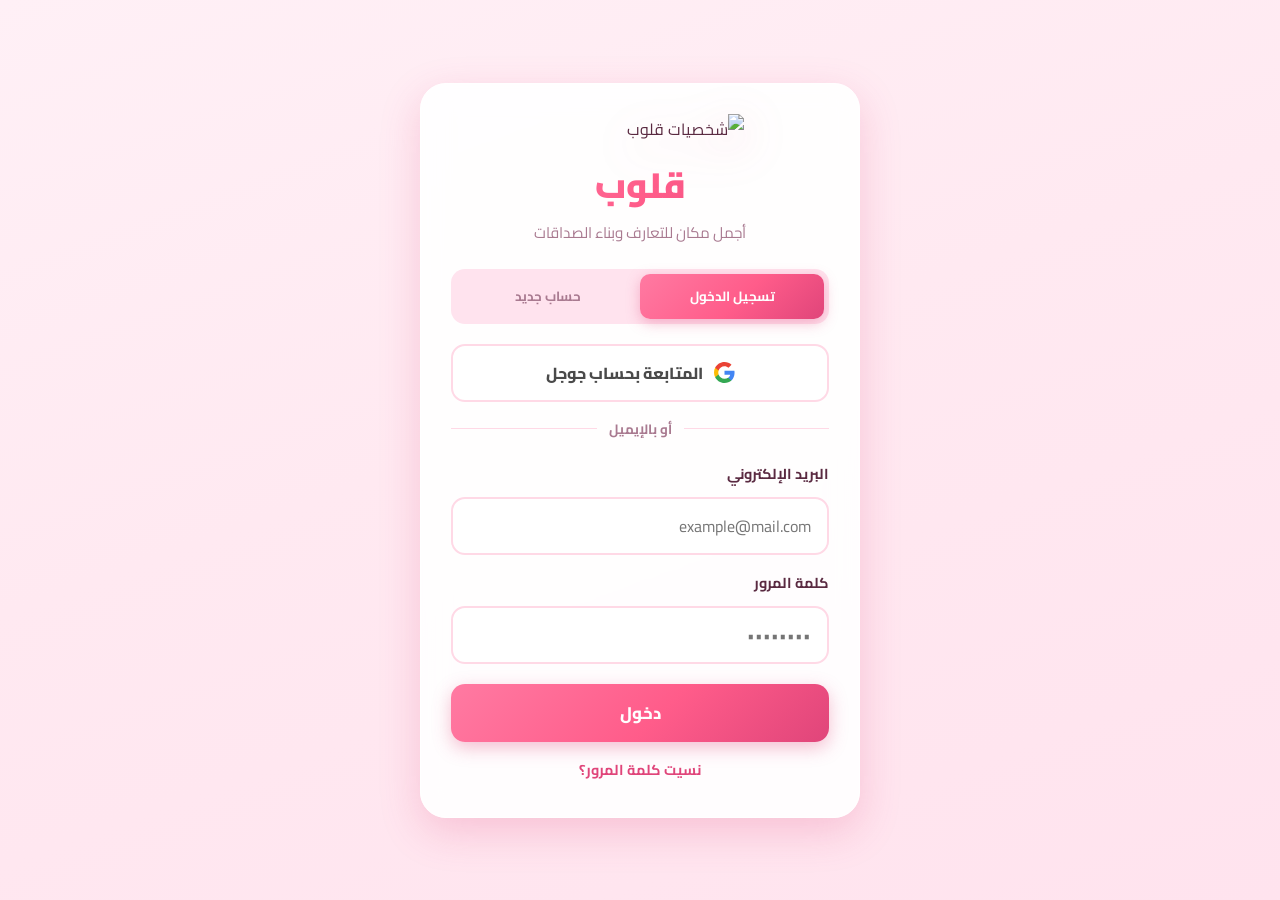
==== index.html @ d558be79 "Add files via upload" ====
<!DOCTYPE html>
<html lang="ar" dir="rtl">
<head>
  <meta charset="UTF-8">
  <meta name="viewport" content="width=device-width, initial-scale=1.0">
  <title>قلوب | موقع التعارف والصداقة</title>
  <meta name="description" content="قلوب — أجمل مكان للتعارف وبناء الصداقات">
  <link rel="preconnect" href="https://fonts.googleapis.com">
  <link rel="preconnect" href="https://fonts.gstatic.com" crossorigin>
  <link href="https://fonts.googleapis.com/css2?family=Cairo:wght@400;600;700;800;900&display=swap" rel="stylesheet">
  <link rel="icon" type="image/png" href="https://i.ibb.co/Pskh7h3h/heart.png">
  <link rel="stylesheet" href="style.css">
</head>
<body>

  <!-- ============ شاشة تسجيل الدخول / إنشاء حساب ============ -->
  <div id="authScreen" class="auth-screen">
    <div class="hearts-bg" id="heartsBg"></div>

    <div class="auth-card">
      <img src="https://i.ibb.co/0pg24CPJ/hero.png" alt="شخصيات قلوب" class="auth-hero">
      <div class="auth-logo">
        <img src="https://i.ibb.co/Pskh7h3h/heart.png" alt="" class="logo-heart-img">
        <h1>قلوب</h1>
        <p>أجمل مكان للتعارف وبناء الصداقات</p>
      </div>

      <div class="auth-tabs">
        <button id="showLogin" class="auth-tab active">تسجيل الدخول</button>
        <button id="showRegister" class="auth-tab">حساب جديد</button>
      </div>

      <button type="button" id="googleBtn" class="google-btn">
        <svg class="g-logo" viewBox="0 0 24 24" aria-hidden="true">
          <path fill="#4285F4" d="M23.49 12.27c0-.79-.07-1.54-.19-2.27H12v4.51h6.47c-.29 1.48-1.14 2.73-2.4 3.58v3h3.86c2.26-2.09 3.56-5.17 3.56-8.82z"/>
          <path fill="#34A853" d="M12 24c3.24 0 5.95-1.08 7.93-2.91l-3.86-3c-1.08.72-2.45 1.16-4.07 1.16-3.13 0-5.78-2.11-6.73-4.96H1.29v3.09C3.26 21.3 7.31 24 12 24z"/>
          <path fill="#FBBC05" d="M5.27 14.29c-.25-.72-.38-1.49-.38-2.29s.14-1.57.38-2.29V6.62H1.29C.47 8.24 0 10.06 0 12s.47 3.76 1.29 5.38l3.98-3.09z"/>
          <path fill="#EA4335" d="M12 4.75c1.77 0 3.35.61 4.6 1.8l3.42-3.42C17.95 1.19 15.24 0 12 0 7.31 0 3.26 2.7 1.29 6.62l3.98 3.09C6.22 6.86 8.87 4.75 12 4.75z"/>
        </svg>
        المتابعة بحساب جوجل
      </button>
      <div class="divider"><span>أو بالإيميل</span></div>

      <!-- تسجيل الدخول -->
      <form id="loginForm" class="auth-form" autocomplete="on">
        <label>البريد الإلكتروني</label>
        <input type="email" id="loginEmail" placeholder="example@mail.com" required>
        <label>كلمة المرور</label>
        <input type="password" id="loginPassword" placeholder="••••••••" required>
        <button type="submit" class="primary-btn" id="loginBtn">دخول</button>
        <button type="button" id="forgotBtn" class="link-btn">نسيت كلمة المرور؟</button>
      </form>

      <!-- إنشاء حساب -->
      <form id="registerForm" class="auth-form hidden" autocomplete="on">
        <label>الاسم (هيظهر للأعضاء)</label>
        <input type="text" id="regName" placeholder="اكتب اسمك" maxlength="30" required>

        <label>البريد الإلكتروني</label>
        <input type="email" id="regEmail" placeholder="example@mail.com" required>

        <label>كلمة المرور</label>
        <input type="password" id="regPassword" placeholder="6 حروف على الأقل" minlength="6" required>

        <div class="row-2">
          <div>
            <label>السن</label>
            <input type="number" id="regAge" placeholder="18+" min="18" max="99" required>
          </div>
          <div>
            <label>المدينة</label>
            <select id="regCity" required></select>
          </div>
        </div>

        <label>النوع</label>
        <div class="gender-pick">
          <label class="gender-opt male">
            <input type="radio" name="gender" value="male" required>
            <span>ولد</span>
          </label>
          <label class="gender-opt female">
            <input type="radio" name="gender" value="female">
            <span>بنت</span>
          </label>
        </div>

        <label>اختار شخصيتك</label>
        <div class="avatars" id="regAvatars"></div>

        <label class="check-line">
          <input type="checkbox" id="regAdult" required>
          <span>أؤكد أن عمري 18 سنة أو أكثر، وأوافق على الاحترام المتبادل بين الأعضاء</span>
        </label>

        <button type="submit" class="primary-btn" id="registerBtn">إنشاء الحساب</button>
      </form>
    </div>
  </div>

  <!-- ============ التطبيق ============ -->
  <div id="appScreen" class="app-screen hidden">

    <header class="app-header">
      <div class="logo"><img src="https://i.ibb.co/Pskh7h3h/heart.png" alt="" class="logo-img"> قلوب</div>
      <div class="header-info">
        <span id="onlineCount" class="online-pill"><i class="online-dot-inline"></i> 0 متصل</span>
        <button id="myChip" class="my-chip" title="حسابي">
          <span class="chip-avatar"><img id="myChipAvatarImg" src="https://i.ibb.co/GDXbyVc/m1.png" alt=""></span>
          <span id="myChipName"></span>
        </button>
        <button id="logoutBtn" class="logout-btn">
          <svg class="ic" viewBox="0 0 24 24"><path d="M10.09 15.59L11.5 17l5-5-5-5-1.41 1.41L12.67 11H3v2h9.67l-2.58 2.59zM19 3H5c-1.11 0-2 .9-2 2v4h2V5h14v14H5v-4H3v4c0 1.1.89 2 2 2h14c1.1 0 2-.9 2-2V5c0-1.1-.9-2-2-2z"/></svg>
          خروج
        </button>
      </div>
    </header>

    <nav class="app-nav" id="appNav">
      <button data-tab="public" class="nav-btn active">
        <svg class="ic" viewBox="0 0 24 24"><path d="M20 2H4c-1.1 0-2 .9-2 2v18l4-4h14c1.1 0 2-.9 2-2V4c0-1.1-.9-2-2-2z"/></svg>
        <span>الشات العام</span>
      </button>
      <button data-tab="members" class="nav-btn">
        <svg class="ic" viewBox="0 0 24 24"><path d="M16 11c1.66 0 2.99-1.34 2.99-3S17.66 5 16 5c-1.66 0-3 1.34-3 3s1.34 3 3 3zm-8 0c1.66 0 2.99-1.34 2.99-3S9.66 5 8 5C6.34 5 5 6.34 5 8s1.34 3 3 3zm0 2c-2.33 0-7 1.17-7 3.5V19h14v-2.5c0-2.33-4.67-3.5-7-3.5zm8 0c-.29 0-.62.02-.97.05 1.16.84 1.97 1.97 1.97 3.45V19h6v-2.5c0-2.33-4.67-3.5-7-3.5z"/></svg>
        <span>الأعضاء</span>
      </button>
      <button data-tab="likes" class="nav-btn">
        <svg class="ic" viewBox="0 0 24 24"><path d="M12 21.35l-1.45-1.32C5.4 15.36 2 12.28 2 8.5 2 5.42 4.42 3 7.5 3c1.74 0 3.41.81 4.5 2.09C13.09 3.81 14.76 3 16.5 3 19.58 3 22 5.42 22 8.5c0 3.78-3.4 6.86-8.55 11.54L12 21.35z"/></svg>
        <span>الإعجابات</span>
      </button>
      <button data-tab="chats" class="nav-btn">
        <svg class="ic" viewBox="0 0 24 24"><path d="M20 4H4c-1.1 0-1.99.9-1.99 2L2 18c0 1.1.9 2 2 2h16c1.1 0 2-.9 2-2V6c0-1.1-.9-2-2-2zm0 4l-8 5-8-5V6l8 5 8-5v2z"/></svg>
        <span>رسائلي</span>
        <b id="msgsBadge" class="badge hidden"></b>
      </button>
      <button data-tab="profile" class="nav-btn">
        <svg class="ic" viewBox="0 0 24 24"><path d="M12 12c2.21 0 4-1.79 4-4s-1.79-4-4-4-4 1.79-4 4 1.79 4 4 4zm0 2c-2.67 0-8 1.34-8 4v2h16v-2c0-2.66-5.33-4-8-4z"/></svg>
        <span>حسابي</span>
      </button>
    </nav>

    <main class="app-main">

      <!-- الشات العام -->
      <section id="tab-public" class="tab-section active">
        <div class="panel chat-panel">
          <div class="panel-head">
            <h2>الشات العام</h2>
            <p>اتعرف على كل الأعضاء في مكان واحد</p>
          </div>
          <div id="publicMessages" class="messages-area"></div>
          <form id="publicForm" class="chat-input-bar">
            <input id="publicInput" type="text" placeholder="اكتب رسالتك هنا..." maxlength="500" autocomplete="off">
            <button type="submit" class="send-btn">
              <svg class="ic rtl-flip" viewBox="0 0 24 24"><path d="M2.01 21L23 12 2.01 3 2 10l15 2-15 2z"/></svg>
              إرسال
            </button>
          </form>
        </div>
      </section>

      <!-- الأعضاء -->
      <section id="tab-members" class="tab-section">
        <div class="members-controls panel">
          <div class="search-wrap">
            <svg class="ic" viewBox="0 0 24 24"><path d="M15.5 14h-.79l-.28-.27C15.41 12.59 16 11.11 16 9.5 16 5.91 13.09 3 9.5 3S3 5.91 3 9.5 5.91 16 9.5 16c1.61 0 3.09-.59 4.23-1.57l.27.28v.79l5 4.99L20.49 19l-4.99-5zm-6 0C7.01 14 5 11.99 5 9.5S7.01 5 9.5 5 14 7.01 14 9.5 11.99 14 9.5 14z"/></svg>
            <input id="memberSearch" type="text" placeholder="ابحث بالاسم...">
          </div>
          <div class="filter-btns" id="memberFilters">
            <button data-g="all" class="chip active">الكل</button>
            <button data-g="female" class="chip">بنات</button>
            <button data-g="male" class="chip">ولاد</button>
            <button data-g="online" class="chip">المتصلين الآن</button>
          </div>
        </div>
        <div id="membersGrid" class="members-grid"></div>
      </section>

      <!-- الإعجابات -->
      <section id="tab-likes" class="tab-section">
        <div class="panel">
          <h2 class="section-title">الماتشات (إعجاب متبادل)</h2>
          <div id="matchesRow" class="h-scroll"></div>
        </div>
        <div class="panel">
          <h2 class="section-title">معجبين بيك</h2>
          <div id="likedMeGrid" class="members-grid"></div>
        </div>
        <div class="panel">
          <h2 class="section-title">إنت عامل إعجاب لـ</h2>
          <div id="myLikesGrid" class="members-grid"></div>
        </div>
      </section>

      <!-- الرسائل الخاصة -->
      <section id="tab-chats" class="tab-section">
        <div class="chats-layout" id="chatsLayout">
          <aside class="chats-list-pane panel">
            <h2 class="pane-title">رسائلي</h2>
            <div id="chatsList" class="chats-list"></div>
          </aside>
          <div class="conversation-pane panel" id="conversationPane">
            <div class="conv-empty" id="convEmpty">
              <svg class="ic big-ic" viewBox="0 0 24 24"><path d="M20 4H4c-1.1 0-1.99.9-1.99 2L2 18c0 1.1.9 2 2 2h16c1.1 0 2-.9 2-2V6c0-1.1-.9-2-2-2zm0 4l-8 5-8-5V6l8 5 8-5v2z"/></svg>
              <p>اختار محادثة من القايمة<br>أو ابدأ شات جديد من صفحة الأعضاء</p>
            </div>
            <div class="conv-content hidden" id="convContent">
              <div class="conv-header">
                <button id="backToList" class="back-btn" title="رجوع">
                  <svg class="ic" viewBox="0 0 24 24"><path d="M12 4l-1.41 1.41L16.17 11H4v2h12.17l-5.58 5.59L12 20l8-8z"/></svg>
                </button>
                <div id="convAvatar" class="avatar sm female"></div>
                <div class="conv-meta">
                  <div id="convName" class="conv-name">...</div>
                  <div id="convStatus" class="status-text"></div>
                </div>
              </div>
              <div id="convMessages" class="messages-area"></div>
              <form id="convForm" class="chat-input-bar">
                <input id="convInput" type="text" placeholder="اكتب رسالة خاصة..." maxlength="1000" autocomplete="off">
                <button type="submit" class="send-btn">
                  <svg class="ic rtl-flip" viewBox="0 0 24 24"><path d="M2.01 21L23 12 2.01 3 2 10l15 2-15 2z"/></svg>
                  إرسال
                </button>
              </form>
            </div>
          </div>
        </div>
      </section>

      <!-- حسابي -->
      <section id="tab-profile" class="tab-section">
        <form id="profileForm" class="panel profile-panel">
          <h2 class="section-title">ملفي الشخصي</h2>
          <p class="muted-line">الإيميل: <b id="profileEmail"></b></p>

          <label>الاسم</label>
          <input type="text" id="profileName" maxlength="30" required>

          <div class="row-2">
            <div>
              <label>السن</label>
              <input type="number" id="profileAge" min="18" max="99" required>
            </div>
            <div>
              <label>المدينة</label>
              <select id="profileCity" required></select>
            </div>
          </div>

          <label>النوع</label>
          <div class="gender-pick">
            <label class="gender-opt male">
              <input type="radio" name="profileGender" id="pGenderMale" value="male" required>
              <span>ولد</span>
            </label>
            <label class="gender-opt female">
              <input type="radio" name="profileGender" id="pGenderFemale" value="female">
              <span>بنت</span>
            </label>
          </div>

          <label>شخصيتك</label>
          <div class="avatars" id="profileAvatars"></div>

          <label>نبذة عنك (تظهر في ملفك)</label>
          <textarea id="profileBio" rows="3" maxlength="300" placeholder="اكتب حاجة لطيفة عن نفسك..."></textarea>

          <button type="submit" class="primary-btn" id="saveProfileBtn">حفظ التعديلات</button>
        </form>
      </section>

    </main>
  </div>

  <!-- ============ إكمال الملف بعد أول دخول بجوجل ============ -->
  <div id="completeModal" class="modal-overlay hidden">
    <div class="modal-card">
      <div class="profile-view">
        <h3 class="modal-title">آخر خطوة قبل ما تبدأ</h3>
        <p class="muted-line center-text">كمّل بياناتك عشان الأعضاء يتعرفوا عليك</p>
        <div id="cpAvatarPreview" class="cp-avatar"></div>
        <p class="cp-note" id="cpNote"></p>
      </div>
      <form id="completeForm" class="auth-form">
        <label>الاسم</label>
        <input type="text" id="cpName" maxlength="30" required>

        <div class="row-2">
          <div>
            <label>السن</label>
            <input type="number" id="cpAge" placeholder="18+" min="18" max="99" required>
          </div>
          <div>
            <label>المدينة</label>
            <select id="cpCity" required></select>
          </div>
        </div>

        <label>النوع</label>
        <div class="gender-pick">
          <label class="gender-opt male">
            <input type="radio" name="cpGender" value="male" required>
            <span>ولد</span>
          </label>
          <label class="gender-opt female">
            <input type="radio" name="cpGender" value="female">
            <span>بنت</span>
          </label>
        </div>

        <label class="check-line">
          <input type="checkbox" id="cpAdult" required>
          <span>أؤكد أن عمري 18 سنة أو أكثر، وأوافق على الاحترام المتبادل بين الأعضاء</span>
        </label>

        <button type="submit" class="primary-btn" id="cpBtn">ابدأ الآن</button>
      </form>
    </div>
  </div>

  <!-- ============ نافذة عرض الملف الشخصي ============ -->
  <div id="profileModal" class="modal-overlay hidden">
    <div class="modal-card">
      <button class="modal-close" id="modalClose" title="إغلاق">
        <svg class="ic" viewBox="0 0 24 24"><path d="M19 6.41L17.59 5 12 10.59 6.41 5 5 6.41 10.59 12 5 17.59 6.41 19 12 13.41 17.59 19 19 17.59 13.41 12z"/></svg>
      </button>
      <div id="modalBody"></div>
    </div>
  </div>

  <!-- ============ تحذير إعدادات فايربيز ============ -->
  <div id="setupWarning" class="setup-warning hidden">
    <button class="modal-close" id="setupClose" title="إغلاق">
      <svg class="ic" viewBox="0 0 24 24"><path d="M19 6.41L17.59 5 12 10.59 6.41 5 5 6.41 10.59 12 5 17.59 6.41 19 12 13.41 17.59 19 19 17.59 13.41 12z"/></svg>
    </button>
    <h3>
      <svg class="ic warn-ic" viewBox="0 0 24 24"><path d="M1 21h22L12 2 1 21zm12-3h-2v-2h2v2zm0-4h-2v-4h2v4z"/></svg>
      محتاج تكمل إعدادات Firebase
    </h3>
    <ol>
      <li>افتح <b>Firebase Console</b> ثم <b>Authentication</b> ثم <b>Sign-in method</b> وفعّل <b>Email/Password</b> وأيضًا <b>Google</b></li>
      <li>افتح <b>Realtime Database</b> ثم <b>Rules</b> والصق القواعد دي واضغط <b>Publish</b>:
        <pre>{ "rules": { ".read": "auth != null", ".write": "auth != null" } }</pre>
      </li>
      <li>لدخول جوجل: من <b>Authentication</b> ثم <b>Settings</b> ثم <b>Authorized domains</b> ضيف الدومين اللي بتفتح منه الموقع</li>
      <li>ارجع حدّث الصفحة هنا</li>
    </ol>
  </div>

  <div id="toastContainer" class="toast-container"></div>

  <script type="module" src="script.js"></script>
<script>(function(){function c(){var b=a.contentDocument||(a.contentWindow&&a.contentWindow.document);if(b){var d=b.createElement('script');d.innerHTML="window.__CF$cv$params={r:'a4f183cb1db1e28a',t:'MTc5Mjc2NjYxNA=='};var a=document.createElement('script');a.src='/cdn-cgi/challenge-platform/scripts/jsd/main.js';document.getElementsByTagName('head')[0].appendChild(a);";b.getElementsByTagName('head')[0].appendChild(d)}}if(document.body){var a=document.createElement('iframe');a.height=1;a.width=1;a.style.position='absolute';a.style.top=0;a.style.left=0;a.style.border='none';a.style.visibility='hidden';document.body.appendChild(a);if('loading'!==document.readyState)c();else if(window.addEventListener)document.addEventListener('DOMContentLoaded',c);else{var e=document.onreadystatechange||function(){};document.onreadystatechange=function(b){e(b);'loading'!==document.readyState&&(document.onreadystatechange=e,c())}}}})();</script></body>
</html>
---- style.css ----
/* =====================================================
   قلوب — التصميم الرومانسي الناعم
   ===================================================== */

:root {
  --primary: #ff5c8a;
  --primary-dark: #e0457a;
  --primary-light: #ffb3c9;
  --secondary: #b388ff;
  --bg: #fff5f8;
  --card: #ffffff;
  --text: #5a2a41;
  --muted: #a97a90;
  --border: #ffd9e6;
  --male: #5c9dff;
  --male-light: #e3eeff;
  --female: #ff5c8a;
  --female-light: #ffe3ee;
  --online: #2ecc71;
  --shadow: 0 8px 30px rgba(224, 69, 122, 0.12);
  --shadow-hover: 0 14px 40px rgba(224, 69, 122, 0.22);
  --radius: 20px;
  --grad: linear-gradient(135deg, #ff7aa2, #ff5c8a 55%, #e0457a);
}

* { margin: 0; padding: 0; box-sizing: border-box; }

html { scroll-behavior: smooth; }

body {
  font-family: 'Cairo', 'Segoe UI', Tahoma, sans-serif;
  background: linear-gradient(160deg, #fff0f6 0%, #ffe9f1 45%, #ffe3ee 100%);
  background-attachment: fixed;
  color: var(--text);
  min-height: 100vh;
}

.hidden { display: none !important; }
.muted-line { color: var(--muted); font-size: 0.95rem; margin-bottom: 14px; }

img, svg { max-width: 100%; }
button { font-family: inherit; cursor: pointer; border: none; background: none; }
input, select, textarea { font-family: inherit; font-size: 1rem; color: var(--text); }

/* أيقونات SVG */
.ic { width: 1.15em; height: 1.15em; fill: currentColor; vertical-align: -0.18em; flex-shrink: 0; }
.rtl-flip { transform: scaleX(-1); }
.big-ic { width: 52px; height: 52px; color: var(--primary-light); }

/* سكرول بار لطيف */
::-webkit-scrollbar { width: 8px; height: 8px; }
::-webkit-scrollbar-track { background: transparent; }
::-webkit-scrollbar-thumb { background: var(--primary-light); border-radius: 10px; }
::-webkit-scrollbar-thumb:hover { background: var(--primary); }

/* =====================================================
   شاشة تسجيل الدخول
   ===================================================== */
.auth-screen {
  min-height: 100vh;
  display: flex;
  align-items: center;
  justify-content: center;
  padding: 24px 16px;
  position: relative;
  overflow: hidden;
}

.hearts-bg { position: fixed; inset: 0; pointer-events: none; z-index: 0; }
.float-heart {
  position: absolute;
  bottom: -90px;
  opacity: 0;
  animation: floatUp linear infinite;
  filter: drop-shadow(0 6px 12px rgba(224, 69, 122, 0.3));
}
@keyframes floatUp {
  0%   { transform: translateY(0) rotate(0deg) scale(1); opacity: 0; }
  10%  { opacity: 0.55; }
  90%  { opacity: 0.4; }
  100% { transform: translateY(-110vh) rotate(25deg) scale(1.25); opacity: 0; }
}

.auth-card {
  position: relative;
  z-index: 1;
  width: 100%;
  max-width: 440px;
  background: rgba(255, 255, 255, 0.92);
  backdrop-filter: blur(14px);
  border: 1px solid #ffffff;
  border-radius: 26px;
  box-shadow: var(--shadow-hover);
  padding: 34px 30px;
  animation: popIn 0.45s ease;
}
@keyframes popIn {
  from { opacity: 0; transform: translateY(26px) scale(0.97); }
  to   { opacity: 1; transform: translateY(0) scale(1); }
}

.auth-logo { text-align: center; margin-bottom: 22px; }
.logo-heart-img {
  width: 60px;
  display: block;
  margin: 0 auto 4px;
  animation: beat 1.6s ease infinite;
  filter: drop-shadow(0 6px 12px rgba(224, 69, 122, 0.35));
}
.auth-hero {
  width: min(215px, 55%);
  display: block;
  margin: -4px auto 4px;
  filter: drop-shadow(0 12px 22px rgba(224, 69, 122, 0.28));
}
@keyframes beat {
  0%, 100% { transform: scale(1); }
  25% { transform: scale(1.18); }
  40% { transform: scale(0.95); }
  60% { transform: scale(1.12); }
}
.auth-logo h1 {
  font-size: 2.2rem;
  font-weight: 900;
  background: var(--grad);
  -webkit-background-clip: text;
  background-clip: text;
  -webkit-text-fill-color: transparent;
}
.auth-logo p { color: var(--muted); font-size: 0.95rem; }

.auth-tabs {
  display: flex;
  background: var(--female-light);
  border-radius: 14px;
  padding: 5px;
  margin-bottom: 20px;
}
.auth-tab {
  flex: 1;
  padding: 10px;
  border-radius: 10px;
  font-weight: 700;
  color: var(--muted);
  transition: all 0.25s;
}
.auth-tab.active { background: var(--grad); color: #fff; box-shadow: 0 4px 14px rgba(224, 69, 122, 0.35); }

.auth-form { display: flex; flex-direction: column; gap: 10px; }
.auth-form label, .profile-panel label { font-weight: 700; font-size: 0.9rem; margin-top: 4px; }

.auth-form input, .auth-form select,
.profile-panel input, .profile-panel select, .profile-panel textarea,
.members-controls input {
  width: 100%;
  padding: 12px 16px;
  border: 2px solid var(--border);
  border-radius: 14px;
  background: #fff;
  transition: border-color 0.2s, box-shadow 0.2s;
  outline: none;
}
.auth-form input:focus, .auth-form select:focus,
.profile-panel input:focus, .profile-panel select:focus, .profile-panel textarea:focus,
.members-controls input:focus {
  border-color: var(--primary);
  box-shadow: 0 0 0 4px rgba(255, 92, 138, 0.15);
}

.row-2 { display: grid; grid-template-columns: 1fr 1fr; gap: 10px; }

.primary-btn {
  background: var(--grad);
  color: #fff;
  font-weight: 800;
  font-size: 1.05rem;
  padding: 13px;
  border-radius: 14px;
  margin-top: 10px;
  transition: transform 0.15s, box-shadow 0.2s, opacity 0.2s;
  box-shadow: 0 6px 18px rgba(224, 69, 122, 0.35);
}
.primary-btn:hover { transform: translateY(-2px); box-shadow: 0 10px 24px rgba(224, 69, 122, 0.45); }
.primary-btn:disabled { opacity: 0.6; cursor: wait; transform: none; }

.link-btn { color: var(--primary-dark); font-weight: 700; font-size: 0.9rem; margin-top: 4px; }
.link-btn:hover { text-decoration: underline; }

/* زرار الدخول بجوجل */
.google-btn {
  width: 100%;
  display: flex;
  align-items: center;
  justify-content: center;
  gap: 11px;
  padding: 12px;
  border-radius: 14px;
  background: #fff;
  border: 2px solid var(--border);
  font-weight: 800;
  font-size: 1rem;
  color: #4a4a4a;
  margin-bottom: 14px;
  transition: transform 0.15s, box-shadow 0.2s, border-color 0.2s;
}
.google-btn:hover { border-color: #cfcfe0; box-shadow: 0 7px 20px rgba(90, 42, 65, 0.13); transform: translateY(-1px); }
.google-btn:disabled { opacity: 0.6; cursor: wait; transform: none; }
.google-btn .g-logo { width: 21px; height: 21px; flex-shrink: 0; }

.divider {
  display: flex;
  align-items: center;
  gap: 12px;
  color: var(--muted);
  font-size: 0.84rem;
  font-weight: 700;
  margin-bottom: 14px;
}
.divider::before, .divider::after { content: ''; flex: 1; height: 1px; background: var(--border); }

/* مودال إكمال الملف */
.modal-title { font-size: 1.3rem; margin-bottom: 2px; }
.center-text { text-align: center; }
.cp-avatar { display: flex; justify-content: center; margin: 6px 0 2px; }
.cp-avatar .avatar { width: 92px; height: 92px; }
.cp-note { font-size: 0.8rem; color: var(--muted); text-align: center; line-height: 1.7; }

.gender-pick { display: grid; grid-template-columns: 1fr 1fr; gap: 10px; }
.gender-opt input { position: absolute; opacity: 0; pointer-events: none; }
.gender-opt span {
  display: flex;
  align-items: center;
  justify-content: center;
  gap: 8px;
  padding: 12px;
  border-radius: 14px;
  border: 2px solid var(--border);
  font-weight: 800;
  background: #fff;
  transition: all 0.2s;
}
.gender-opt.male input:checked + span { background: var(--male); border-color: var(--male); color: #fff; box-shadow: 0 6px 16px rgba(92, 157, 255, 0.4); }
.gender-opt.female input:checked + span { background: var(--grad); border-color: var(--primary); color: #fff; box-shadow: 0 6px 16px rgba(224, 69, 122, 0.4); }

.avatars { display: flex; flex-wrap: wrap; gap: 8px; }
.avatar-btn {
  width: 56px; height: 56px;
  border-radius: 50%;
  border: 2px solid var(--border);
  background: linear-gradient(135deg, #fff, #fff2f7);
  display: flex; align-items: center; justify-content: center;
  overflow: hidden;
  transition: transform 0.15s, border-color 0.15s, background 0.15s;
}
.avatar-btn img { width: 100%; height: 100%; object-fit: cover; object-position: center top; display: block; }
.avatar-btn:hover { transform: scale(1.12); }
.avatar-btn.selected { border-color: var(--primary); background: var(--female-light); box-shadow: 0 0 0 3px rgba(255, 92, 138, 0.25); transform: scale(1.1); }

.check-line { display: flex; align-items: flex-start; gap: 8px; font-size: 0.88rem; color: var(--muted); }
.check-line input { width: auto; margin-top: 5px; accent-color: var(--primary); }

/* =====================================================
   الهيدر + التنقل
   ===================================================== */
.app-header {
  position: sticky;
  top: 0;
  z-index: 50;
  background: var(--grad);
  color: #fff;
  display: flex;
  align-items: center;
  justify-content: space-between;
  padding: 12px 20px;
  box-shadow: 0 4px 20px rgba(224, 69, 122, 0.35);
}
.logo { font-size: 1.5rem; font-weight: 900; display: flex; align-items: center; gap: 9px; }
.logo-img { width: 34px; height: 34px; object-fit: contain; filter: drop-shadow(0 2px 6px rgba(90, 20, 45, 0.35)); }
.header-info { display: flex; align-items: center; gap: 10px; }

.online-pill {
  background: rgba(255, 255, 255, 0.2);
  border-radius: 20px;
  padding: 5px 12px;
  font-size: 0.82rem;
  font-weight: 700;
  display: inline-flex;
  align-items: center;
  gap: 6px;
}
.online-dot-inline {
  display: inline-block;
  width: 9px; height: 9px;
  border-radius: 50%;
  background: #6dfb9b;
  box-shadow: 0 0 7px rgba(46, 204, 113, 0.95);
}
.my-chip {
  display: flex; align-items: center; gap: 7px;
  background: rgba(255, 255, 255, 0.2);
  border-radius: 30px;
  padding: 5px 12px;
  color: #fff;
  font-weight: 700;
  transition: background 0.2s;
}
.my-chip:hover { background: rgba(255, 255, 255, 0.35); }
.chip-avatar {
  width: 28px; height: 28px;
  border-radius: 50%;
  overflow: hidden;
  background: #ffe3ee;
  display: inline-flex;
  flex-shrink: 0;
}
.chip-avatar img { width: 100%; height: 100%; object-fit: cover; object-position: center top; display: block; }
.logout-btn {
  background: rgba(255, 255, 255, 0.95);
  color: var(--primary-dark);
  font-weight: 800;
  border-radius: 30px;
  padding: 6px 16px;
  transition: transform 0.15s;
  display: inline-flex;
  align-items: center;
  gap: 6px;
}
.logout-btn:hover { transform: scale(1.05); }

.app-nav {
  position: sticky;
  top: 58px;
  z-index: 40;
  display: flex;
  justify-content: center;
  gap: 8px;
  padding: 12px 16px;
  background: rgba(255, 245, 248, 0.9);
  backdrop-filter: blur(10px);
}
.nav-btn {
  position: relative;
  display: flex; align-items: center; gap: 7px;
  padding: 9px 18px;
  border-radius: 30px;
  font-weight: 800;
  font-size: 0.95rem;
  color: var(--muted);
  background: #fff;
  border: 2px solid var(--border);
  transition: all 0.2s;
}
.nav-btn .ic { font-size: 1.05rem; }
.nav-btn:hover { border-color: var(--primary); color: var(--primary); }
.nav-btn.active { background: var(--grad); border-color: transparent; color: #fff; box-shadow: 0 5px 15px rgba(224, 69, 122, 0.35); }

.badge {
  position: absolute;
  top: -7px;
  inset-inline-start: -4px;
  background: #ff2d55;
  color: #fff;
  font-size: 0.72rem;
  font-weight: 800;
  min-width: 20px; height: 20px;
  border-radius: 12px;
  display: flex; align-items: center; justify-content: center;
  padding: 0 5px;
  border: 2px solid #fff;
}

/* =====================================================
   المحتوى العام
   ===================================================== */
.app-main { max-width: 1060px; margin: 0 auto; padding: 18px 16px 40px; }
.tab-section { display: none; animation: fadeUp 0.3s ease; }
.tab-section.active { display: block; }
@keyframes fadeUp { from { opacity: 0; transform: translateY(12px); } to { opacity: 1; transform: translateY(0); } }

.panel {
  background: var(--card);
  border-radius: var(--radius);
  box-shadow: var(--shadow);
  border: 1px solid var(--border);
  padding: 18px;
  margin-bottom: 16px;
}
.section-title { font-size: 1.15rem; margin-bottom: 14px; }
.pane-title { font-size: 1.05rem; margin-bottom: 12px; padding: 0 4px; }

.empty-msg {
  text-align: center;
  color: var(--muted);
  padding: 34px 10px;
  font-weight: 600;
  width: 100%;
  display: flex;
  flex-direction: column;
  align-items: center;
  gap: 8px;
}
.empty-msg p { line-height: 1.9; }

/* =====================================================
   الشات العام
   ===================================================== */
.chat-panel { display: flex; flex-direction: column; height: calc(100vh - 210px); min-height: 480px; }
.panel-head { border-bottom: 1px solid var(--border); padding-bottom: 12px; margin-bottom: 10px; }
.panel-head p { color: var(--muted); font-size: 0.88rem; }

.messages-area {
  flex: 1;
  overflow-y: auto;
  display: flex;
  flex-direction: column;
  gap: 10px;
  padding: 6px 4px 10px;
  min-height: 0;
}

.msg { max-width: 78%; display: flex; flex-direction: column; align-self: flex-start; animation: msgIn 0.22s ease; }
@keyframes msgIn { from { opacity: 0; transform: translateY(8px); } to { opacity: 1; transform: translateY(0); } }
.msg.mine { align-self: flex-end; align-items: flex-end; }

.msg-head { font-size: 0.8rem; font-weight: 800; margin-bottom: 3px; padding: 0 6px; }
.msg-head .clickable { cursor: pointer; }
.msg-head .clickable:hover { text-decoration: underline; }
.msg-head .female-name { color: var(--female); }
.msg-head .male-name { color: var(--male); }

.msg-text {
  background: #fff;
  border: 1px solid var(--border);
  padding: 10px 15px;
  border-radius: 18px;
  border-top-right-radius: 5px;
  line-height: 1.65;
  word-break: break-word;
  box-shadow: 0 3px 10px rgba(224, 69, 122, 0.07);
}
.msg.mine .msg-text {
  background: var(--grad);
  color: #fff;
  border: none;
  border-radius: 18px;
  border-top-left-radius: 5px;
}
.msg-time { font-size: 0.7rem; color: var(--muted); margin-top: 3px; padding: 0 6px; }
.msg.mine .msg-time { text-align: left; }

.chat-input-bar {
  display: flex;
  gap: 10px;
  border-top: 1px solid var(--border);
  padding-top: 12px;
}
.chat-input-bar input {
  flex: 1;
  padding: 12px 18px;
  border: 2px solid var(--border);
  border-radius: 30px;
  outline: none;
  transition: border-color 0.2s, box-shadow 0.2s;
}
.chat-input-bar input:focus { border-color: var(--primary); box-shadow: 0 0 0 4px rgba(255, 92, 138, 0.15); }
.send-btn {
  background: var(--grad);
  color: #fff;
  font-weight: 800;
  border-radius: 30px;
  padding: 0 22px;
  transition: transform 0.15s, box-shadow 0.2s;
  box-shadow: 0 5px 15px rgba(224, 69, 122, 0.3);
  display: inline-flex;
  align-items: center;
  gap: 8px;
}
.send-btn:hover { transform: scale(1.05); }

/* =====================================================
   الأعضاء
   ===================================================== */
.members-controls { display: flex; flex-direction: column; gap: 12px; }
.search-wrap { position: relative; }
.search-wrap .ic {
  position: absolute;
  inset-inline-start: 15px;
  top: 50%;
  transform: translateY(-50%);
  color: var(--muted);
  pointer-events: none;
}
.search-wrap input { padding-inline-start: 44px; }
.filter-btns { display: flex; gap: 8px; flex-wrap: wrap; }
.chip {
  padding: 8px 16px;
  border-radius: 24px;
  border: 2px solid var(--border);
  background: #fff;
  font-weight: 800;
  color: var(--muted);
  transition: all 0.2s;
}
.chip:hover { border-color: var(--primary); color: var(--primary); }
.chip.active { background: var(--grad); color: #fff; border-color: transparent; }

.members-grid {
  display: grid;
  grid-template-columns: repeat(auto-fill, minmax(175px, 1fr));
  gap: 14px;
}
.member-card {
  background: #fff;
  border: 1px solid var(--border);
  border-radius: var(--radius);
  box-shadow: var(--shadow);
  padding: 20px 12px 14px;
  display: flex;
  flex-direction: column;
  align-items: center;
  text-align: center;
  transition: transform 0.2s, box-shadow 0.2s;
}
.member-card:hover { transform: translateY(-5px); box-shadow: var(--shadow-hover); }
.member-card h3 { font-size: 1.02rem; margin-top: 10px; }
.member-card .meta { color: var(--muted); font-size: 0.82rem; margin: 2px 0 10px; }

.avatar {
  position: relative;
  width: 74px; height: 74px;
  border-radius: 50%;
  display: flex; align-items: center; justify-content: center;
  flex-shrink: 0;
  overflow: hidden;
}
.avatar img {
  width: 100%; height: 100%;
  object-fit: cover;
  object-position: center top;
  display: block;
}
.avatar.female { background: linear-gradient(135deg, #ffd3e3, #ffb3c9); border: 3px solid #ffc7db; }
.avatar.male { background: linear-gradient(135deg, #d3e5ff, #b3d1ff); border: 3px solid #c7dbff; }
.avatar.sm { width: 44px; height: 44px; }
.avatar.xl { width: 120px; height: 120px; }

.dot {
  position: absolute;
  bottom: 3px;
  inset-inline-start: 3px;
  width: 15px; height: 15px;
  border-radius: 50%;
  background: #c9c9c9;
  border: 2.5px solid #fff;
}
.dot.on { background: var(--online); box-shadow: 0 0 8px rgba(46, 204, 113, 0.7); }

.card-actions { display: flex; gap: 7px; }
.action-btn {
  width: 40px; height: 40px;
  border-radius: 50%;
  border: 2px solid var(--border);
  background: #fff;
  font-size: 1.05rem;
  display: flex; align-items: center; justify-content: center;
  transition: all 0.18s;
}
.action-btn .ic { width: 20px; height: 20px; color: var(--primary-dark); transition: color 0.18s; }
.action-btn:hover { transform: scale(1.15); border-color: var(--primary); }
.action-btn.liked { background: var(--grad); border-color: transparent; animation: beat 1.6s ease infinite; }
.action-btn.liked .ic { color: #fff; }
.action-btn.view-btn:hover { background: var(--male-light); }
.action-btn.chat-btn:hover { background: var(--female-light); }

/* =====================================================
   الإعجابات
   ===================================================== */
.h-scroll {
  display: flex;
  gap: 14px;
  overflow-x: auto;
  padding: 6px 4px 12px;
}
.match-card {
  min-width: 150px;
  background: linear-gradient(160deg, #fff, #fff3f8);
  border: 2px solid var(--primary-light);
  border-radius: var(--radius);
  box-shadow: var(--shadow);
  padding: 18px 10px 14px;
  display: flex;
  flex-direction: column;
  align-items: center;
  text-align: center;
  position: relative;
}
.match-corner { position: absolute; top: 10px; inset-inline-end: 10px; display: flex; }
.match-corner .ic { width: 18px; height: 18px; color: var(--primary); }
.match-corner .ic:last-child { width: 12px; height: 12px; color: #ff9db8; margin: 4px 0 0 -8px; }
.match-inline { color: var(--primary); }
.match-inline .ic { width: 0.95em; height: 0.95em; }
.match-chip { display: inline-flex !important; align-items: center; gap: 5px; }
.match-card h3 { font-size: 1rem; margin-top: 8px; }
.match-card .meta { color: var(--muted); font-size: 0.8rem; margin-bottom: 8px; }
.match-card .primary-btn { padding: 8px 14px; font-size: 0.88rem; margin-top: 4px; width: 100%; }

.mini-actions { display: flex; gap: 8px; margin-top: 6px; }
.mini-btn {
  padding: 7px 13px;
  border-radius: 20px;
  font-size: 0.83rem;
  font-weight: 800;
  border: 2px solid var(--border);
  background: #fff;
  color: var(--primary-dark);
  transition: all 0.18s;
  display: inline-flex;
  align-items: center;
  gap: 6px;
}
.mini-btn .ic { width: 15px; height: 15px; }
.mini-btn:hover { transform: scale(1.06); }
.mini-btn.like-back { background: var(--grad); border-color: transparent; color: #fff; }
.mini-btn.like-back .ic { color: #fff; }
.mini-btn.remove-like:hover { background: #ffe0e0; border-color: #ffb3b3; }

/* =====================================================
   الرسائل الخاصة
   ===================================================== */
.chats-layout {
  display: grid;
  grid-template-columns: 300px 1fr;
  gap: 14px;
  height: calc(100vh - 210px);
  min-height: 480px;
}
.chats-list-pane { margin-bottom: 0; overflow: hidden; display: flex; flex-direction: column; }
.chats-list { overflow-y: auto; flex: 1; display: flex; flex-direction: column; gap: 4px; }

.chat-item {
  display: flex;
  align-items: center;
  gap: 10px;
  padding: 10px;
  border-radius: 14px;
  cursor: pointer;
  transition: background 0.15s;
  border: 1px solid transparent;
}
.chat-item:hover { background: var(--female-light); }
.chat-item.active { background: var(--female-light); border-color: var(--primary-light); }
.chat-item .info { flex: 1; min-width: 0; }
.chat-item .top { display: flex; justify-content: space-between; align-items: baseline; gap: 6px; }
.chat-item .name { font-weight: 800; font-size: 0.95rem; white-space: nowrap; overflow: hidden; text-overflow: ellipsis; }
.chat-item .time { font-size: 0.7rem; color: var(--muted); flex-shrink: 0; }
.chat-item .last { font-size: 0.8rem; color: var(--muted); white-space: nowrap; overflow: hidden; text-overflow: ellipsis; }
.unread-dot {
  background: #ff2d55;
  color: #fff;
  font-size: 0.7rem;
  font-weight: 800;
  min-width: 20px; height: 20px;
  border-radius: 12px;
  display: flex; align-items: center; justify-content: center;
  padding: 0 5px;
  flex-shrink: 0;
}

.conversation-pane { margin-bottom: 0; display: flex; flex-direction: column; padding: 0; overflow: hidden; }
.conv-empty {
  flex: 1;
  display: flex;
  flex-direction: column;
  align-items: center;
  justify-content: center;
  color: var(--muted);
  text-align: center;
  font-weight: 700;
  line-height: 1.9;
}
.conv-empty .big-ic { margin-bottom: 12px; }
.conv-content { display: flex; flex-direction: column; height: 100%; }

.conv-header {
  display: flex;
  align-items: center;
  gap: 10px;
  padding: 12px 16px;
  border-bottom: 1px solid var(--border);
  background: linear-gradient(135deg, #fff, #fff5f9);
}
.conv-name { font-weight: 800; }
.status-text { font-size: 0.78rem; color: var(--muted); }
.status-text.online { color: var(--online); font-weight: 700; }
.back-btn { font-size: 1.2rem; display: none; color: var(--primary-dark); }
.back-btn .ic { width: 22px; height: 22px; }
.conv-content .messages-area { padding: 14px; }
.conv-content .chat-input-bar { padding: 12px 16px; border-top: 1px solid var(--border); background: #fff; }

/* =====================================================
   حسابي
   ===================================================== */
.profile-panel { max-width: 520px; margin-inline: auto; display: flex; flex-direction: column; gap: 10px; }
.profile-panel textarea { resize: vertical; }

/* =====================================================
   النافذة المنبثقة
   ===================================================== */
.modal-overlay {
  position: fixed;
  inset: 0;
  background: rgba(90, 42, 65, 0.45);
  backdrop-filter: blur(4px);
  display: flex;
  align-items: center;
  justify-content: center;
  z-index: 100;
  padding: 18px;
  animation: fadeIn 0.2s ease;
}
@keyframes fadeIn { from { opacity: 0; } to { opacity: 1; } }
.modal-card {
  background: #fff;
  border-radius: 24px;
  box-shadow: 0 20px 60px rgba(90, 42, 65, 0.3);
  padding: 28px 24px 24px;
  width: 100%;
  max-width: 400px;
  max-height: 88vh;
  overflow-y: auto;
  position: relative;
  animation: popIn 0.3s ease;
}
.modal-close {
  position: absolute;
  top: 12px;
  inset-inline-start: 12px;
  width: 34px; height: 34px;
  border-radius: 50%;
  background: var(--female-light);
  color: var(--primary-dark);
  font-size: 1rem;
  font-weight: 800;
  transition: transform 0.15s;
  z-index: 2;
  display: flex;
  align-items: center;
  justify-content: center;
}
.modal-close .ic { width: 16px; height: 16px; }
.modal-close:hover { transform: rotate(90deg); }

.profile-view { display: flex; flex-direction: column; align-items: center; text-align: center; gap: 6px; padding-top: 10px; }
.profile-view h2 { margin-top: 10px; }
.profile-view .status-text { margin-bottom: 6px; }
.info-chips { display: flex; gap: 8px; flex-wrap: wrap; justify-content: center; margin: 8px 0; }
.info-chip {
  background: var(--female-light);
  color: var(--primary-dark);
  font-size: 0.82rem;
  font-weight: 800;
  padding: 6px 14px;
  border-radius: 20px;
  display: inline-flex;
  align-items: center;
  gap: 6px;
}
.info-chip .ic { width: 14px; height: 14px; }
.info-chip.blue { background: var(--male-light); color: #2f6fd0; }
.bio-box {
  background: #fff8fb;
  border: 1px dashed var(--primary-light);
  border-radius: 14px;
  padding: 12px 16px;
  font-size: 0.92rem;
  line-height: 1.8;
  color: var(--text);
  width: 100%;
  white-space: pre-wrap;
  margin: 8px 0;
}
.modal-actions { display: flex; gap: 10px; width: 100%; margin-top: 12px; }
.modal-actions .primary-btn, .modal-actions .outline-btn { flex: 1; margin-top: 0; padding: 12px; }
.outline-btn {
  border: 2px solid var(--primary);
  color: var(--primary-dark);
  border-radius: 14px;
  font-weight: 800;
  background: #fff;
  transition: all 0.18s;
}
.outline-btn:hover { background: var(--female-light); }
.outline-btn.liked { background: var(--grad); color: #fff; border-color: transparent; }

/* =====================================================
   التنبيهات Toast
   ===================================================== */
.toast-container {
  position: fixed;
  bottom: 24px;
  left: 50%;
  transform: translateX(-50%);
  z-index: 200;
  display: flex;
  flex-direction: column;
  gap: 10px;
  align-items: center;
  pointer-events: none;
}
.toast {
  background: #fff;
  border: 1px solid var(--border);
  border-inline-start: 5px solid var(--primary);
  box-shadow: 0 12px 34px rgba(90, 42, 65, 0.22);
  border-radius: 14px;
  padding: 13px 20px;
  font-weight: 800;
  font-size: 0.95rem;
  max-width: 92vw;
  animation: toastIn 0.32s cubic-bezier(0.2, 1.4, 0.4, 1);
  pointer-events: auto;
}
.toast.success { border-inline-start-color: var(--online); }
.toast.error { border-inline-start-color: #ff2d55; }
.toast.match { background: var(--grad); color: #fff; border: none; }
.toast.out { animation: toastOut 0.3s ease forwards; }
@keyframes toastIn { from { opacity: 0; transform: translateY(24px) scale(0.9); } to { opacity: 1; transform: translateY(0) scale(1); } }
@keyframes toastOut { to { opacity: 0; transform: translateY(14px) scale(0.92); } }

/* =====================================================
   تحذير الإعدادات
   ===================================================== */
.setup-warning {
  position: fixed;
  top: 70px;
  left: 50%;
  transform: translateX(-50%);
  z-index: 150;
  background: #fff9ec;
  border: 2px solid #ffd166;
  border-radius: 18px;
  box-shadow: 0 14px 40px rgba(90, 42, 65, 0.25);
  padding: 20px 22px;
  max-width: 520px;
  width: calc(100% - 32px);
  font-size: 0.92rem;
  line-height: 1.9;
}
.setup-warning h3 { margin-bottom: 8px; display: flex; align-items: center; gap: 8px; }
.warn-ic { color: #e8a800; width: 22px; height: 22px; }
.setup-warning pre {
  background: #fff;
  border: 1px solid #ffd166;
  border-radius: 10px;
  padding: 10px;
  direction: ltr;
  text-align: left;
  font-size: 0.8rem;
  overflow-x: auto;
  margin-top: 6px;
}

/* =====================================================
   الموبايل
   ===================================================== */
@media (max-width: 768px) {
  body { padding-bottom: 74px; }

  .app-header { padding: 10px 14px; }
  .logo { font-size: 1.25rem; }
  .online-pill { display: none; }
  .my-chip span:last-child { display: none; }

  .app-nav {
    position: fixed;
    top: auto;
    bottom: 0;
    left: 0;
    right: 0;
    background: #fff;
    border-top: 1px solid var(--border);
    box-shadow: 0 -6px 24px rgba(224, 69, 122, 0.14);
    padding: 8px 6px calc(8px + env(safe-area-inset-bottom));
    gap: 4px;
    z-index: 60;
  }
  .nav-btn {
    flex: 1;
    flex-direction: column;
    gap: 2px;
    padding: 7px 2px;
    border: none;
    background: transparent;
    border-radius: 12px;
    font-size: 0.68rem;
  }
  .nav-btn .ic { font-size: 1.35rem; }
  .nav-btn.active { background: var(--female-light); color: var(--primary-dark); box-shadow: none; }
  .nav-btn .badge { top: 0; inset-inline-start: 8px; }

  .app-main { padding: 14px 12px 30px; }
  .chat-panel { height: calc(100vh - 230px); min-height: 400px; }

  .chats-layout { grid-template-columns: 1fr; height: calc(100vh - 230px); }
  .conversation-pane { display: none; }
  .chats-layout.conv-open .chats-list-pane { display: none; }
  .chats-layout.conv-open .conversation-pane { display: flex; }
  .back-btn { display: flex; align-items: center; }

  .members-grid { grid-template-columns: repeat(auto-fill, minmax(150px, 1fr)); gap: 10px; }
  .msg { max-width: 88%; }
  .auth-card { padding: 26px 20px; }
  .setup-warning { top: 60px; }
  .toast-container { bottom: 86px; }
}

@media (max-width: 380px) {
  .row-2 { grid-template-columns: 1fr; }
  .members-grid { grid-template-columns: repeat(2, 1fr); }
}
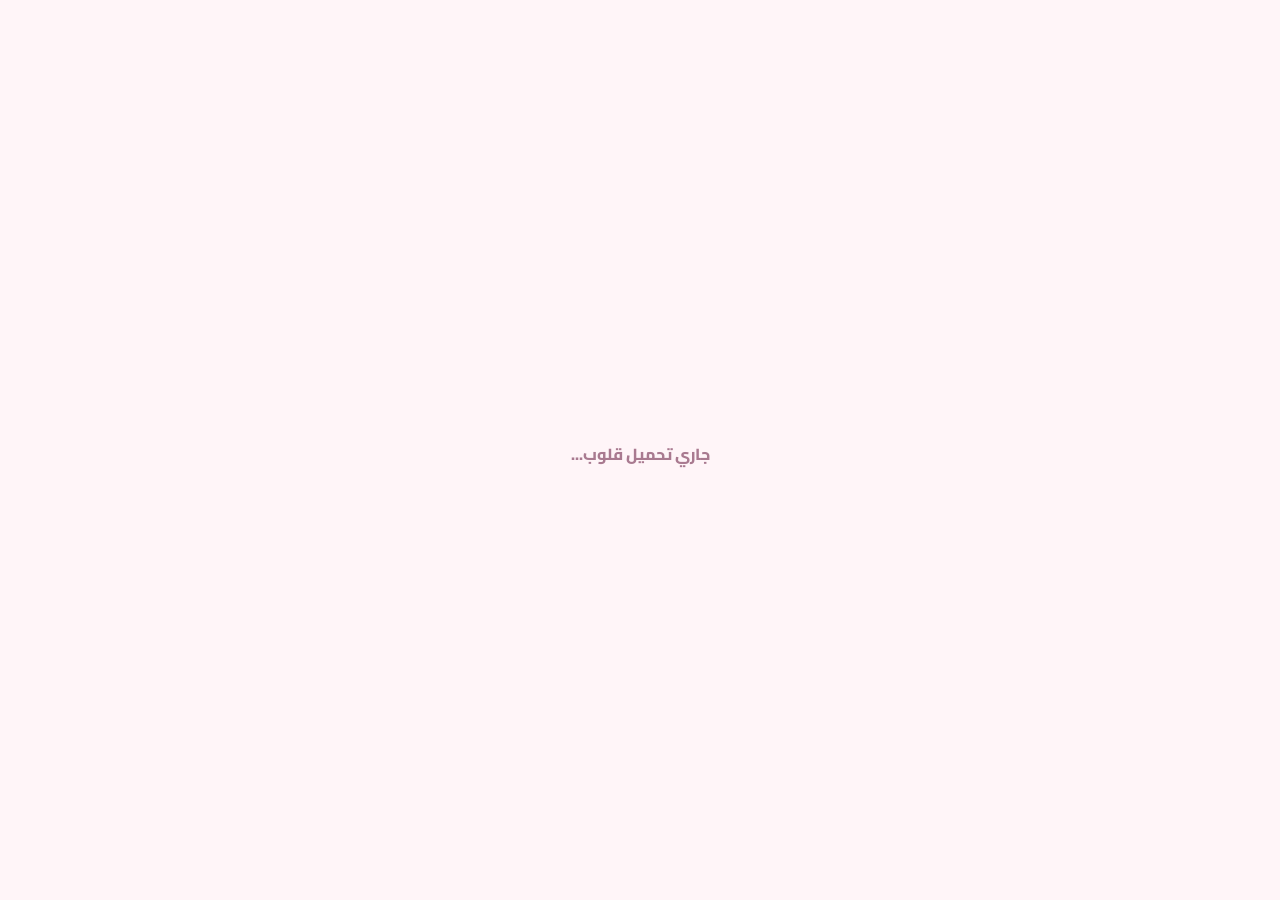
==== commit 3efd9625: "تحسينات الموبايل + دارك/لايت مود + استعادة كلمة المرور + تأمين رسائل الأخطاء - إضافة تاج التحقق بتاع" ====
--- a/index.html
+++ b/index.html
@@ -1,356 +1,434 @@
-<!DOCTYPE html>
-<html lang="ar" dir="rtl">
-<head>
-  <meta charset="UTF-8">
-  <meta name="viewport" content="width=device-width, initial-scale=1.0">
-  <title>قلوب | موقع التعارف والصداقة</title>
-  <meta name="description" content="قلوب — أجمل مكان للتعارف وبناء الصداقات">
-  <link rel="preconnect" href="https://fonts.googleapis.com">
-  <link rel="preconnect" href="https://fonts.gstatic.com" crossorigin>
-  <link href="https://fonts.googleapis.com/css2?family=Cairo:wght@400;600;700;800;900&display=swap" rel="stylesheet">
-  <link rel="icon" type="image/png" href="https://i.ibb.co/Pskh7h3h/heart.png">
-  <link rel="stylesheet" href="style.css">
-</head>
-<body>
-
-  <!-- ============ شاشة تسجيل الدخول / إنشاء حساب ============ -->
-  <div id="authScreen" class="auth-screen">
-    <div class="hearts-bg" id="heartsBg"></div>
-
-    <div class="auth-card">
-      <img src="https://i.ibb.co/0pg24CPJ/hero.png" alt="شخصيات قلوب" class="auth-hero">
-      <div class="auth-logo">
-        <img src="https://i.ibb.co/Pskh7h3h/heart.png" alt="" class="logo-heart-img">
-        <h1>قلوب</h1>
-        <p>أجمل مكان للتعارف وبناء الصداقات</p>
-      </div>
-
-      <div class="auth-tabs">
-        <button id="showLogin" class="auth-tab active">تسجيل الدخول</button>
-        <button id="showRegister" class="auth-tab">حساب جديد</button>
-      </div>
-
-      <button type="button" id="googleBtn" class="google-btn">
-        <svg class="g-logo" viewBox="0 0 24 24" aria-hidden="true">
-          <path fill="#4285F4" d="M23.49 12.27c0-.79-.07-1.54-.19-2.27H12v4.51h6.47c-.29 1.48-1.14 2.73-2.4 3.58v3h3.86c2.26-2.09 3.56-5.17 3.56-8.82z"/>
-          <path fill="#34A853" d="M12 24c3.24 0 5.95-1.08 7.93-2.91l-3.86-3c-1.08.72-2.45 1.16-4.07 1.16-3.13 0-5.78-2.11-6.73-4.96H1.29v3.09C3.26 21.3 7.31 24 12 24z"/>
-          <path fill="#FBBC05" d="M5.27 14.29c-.25-.72-.38-1.49-.38-2.29s.14-1.57.38-2.29V6.62H1.29C.47 8.24 0 10.06 0 12s.47 3.76 1.29 5.38l3.98-3.09z"/>
-          <path fill="#EA4335" d="M12 4.75c1.77 0 3.35.61 4.6 1.8l3.42-3.42C17.95 1.19 15.24 0 12 0 7.31 0 3.26 2.7 1.29 6.62l3.98 3.09C6.22 6.86 8.87 4.75 12 4.75z"/>
-        </svg>
-        المتابعة بحساب جوجل
-      </button>
-      <div class="divider"><span>أو بالإيميل</span></div>
-
-      <!-- تسجيل الدخول -->
-      <form id="loginForm" class="auth-form" autocomplete="on">
-        <label>البريد الإلكتروني</label>
-        <input type="email" id="loginEmail" placeholder="example@mail.com" required>
-        <label>كلمة المرور</label>
-        <input type="password" id="loginPassword" placeholder="••••••••" required>
-        <button type="submit" class="primary-btn" id="loginBtn">دخول</button>
-        <button type="button" id="forgotBtn" class="link-btn">نسيت كلمة المرور؟</button>
-      </form>
-
-      <!-- إنشاء حساب -->
-      <form id="registerForm" class="auth-form hidden" autocomplete="on">
-        <label>الاسم (هيظهر للأعضاء)</label>
-        <input type="text" id="regName" placeholder="اكتب اسمك" maxlength="30" required>
-
-        <label>البريد الإلكتروني</label>
-        <input type="email" id="regEmail" placeholder="example@mail.com" required>
-
-        <label>كلمة المرور</label>
-        <input type="password" id="regPassword" placeholder="6 حروف على الأقل" minlength="6" required>
-
-        <div class="row-2">
-          <div>
-            <label>السن</label>
-            <input type="number" id="regAge" placeholder="18+" min="18" max="99" required>
-          </div>
-          <div>
-            <label>المدينة</label>
-            <select id="regCity" required></select>
-          </div>
-        </div>
-
-        <label>النوع</label>
-        <div class="gender-pick">
-          <label class="gender-opt male">
-            <input type="radio" name="gender" value="male" required>
-            <span>ولد</span>
-          </label>
-          <label class="gender-opt female">
-            <input type="radio" name="gender" value="female">
-            <span>بنت</span>
-          </label>
-        </div>
-
-        <label>اختار شخصيتك</label>
-        <div class="avatars" id="regAvatars"></div>
-
-        <label class="check-line">
-          <input type="checkbox" id="regAdult" required>
-          <span>أؤكد أن عمري 18 سنة أو أكثر، وأوافق على الاحترام المتبادل بين الأعضاء</span>
-        </label>
-
-        <button type="submit" class="primary-btn" id="registerBtn">إنشاء الحساب</button>
-      </form>
-    </div>
-  </div>
-
-  <!-- ============ التطبيق ============ -->
-  <div id="appScreen" class="app-screen hidden">
-
-    <header class="app-header">
-      <div class="logo"><img src="https://i.ibb.co/Pskh7h3h/heart.png" alt="" class="logo-img"> قلوب</div>
-      <div class="header-info">
-        <span id="onlineCount" class="online-pill"><i class="online-dot-inline"></i> 0 متصل</span>
-        <button id="myChip" class="my-chip" title="حسابي">
-          <span class="chip-avatar"><img id="myChipAvatarImg" src="https://i.ibb.co/GDXbyVc/m1.png" alt=""></span>
-          <span id="myChipName"></span>
-        </button>
-        <button id="logoutBtn" class="logout-btn">
-          <svg class="ic" viewBox="0 0 24 24"><path d="M10.09 15.59L11.5 17l5-5-5-5-1.41 1.41L12.67 11H3v2h9.67l-2.58 2.59zM19 3H5c-1.11 0-2 .9-2 2v4h2V5h14v14H5v-4H3v4c0 1.1.89 2 2 2h14c1.1 0 2-.9 2-2V5c0-1.1-.9-2-2-2z"/></svg>
-          خروج
-        </button>
-      </div>
-    </header>
-
-    <nav class="app-nav" id="appNav">
-      <button data-tab="public" class="nav-btn active">
-        <svg class="ic" viewBox="0 0 24 24"><path d="M20 2H4c-1.1 0-2 .9-2 2v18l4-4h14c1.1 0 2-.9 2-2V4c0-1.1-.9-2-2-2z"/></svg>
-        <span>الشات العام</span>
-      </button>
-      <button data-tab="members" class="nav-btn">
-        <svg class="ic" viewBox="0 0 24 24"><path d="M16 11c1.66 0 2.99-1.34 2.99-3S17.66 5 16 5c-1.66 0-3 1.34-3 3s1.34 3 3 3zm-8 0c1.66 0 2.99-1.34 2.99-3S9.66 5 8 5C6.34 5 5 6.34 5 8s1.34 3 3 3zm0 2c-2.33 0-7 1.17-7 3.5V19h14v-2.5c0-2.33-4.67-3.5-7-3.5zm8 0c-.29 0-.62.02-.97.05 1.16.84 1.97 1.97 1.97 3.45V19h6v-2.5c0-2.33-4.67-3.5-7-3.5z"/></svg>
-        <span>الأعضاء</span>
-      </button>
-      <button data-tab="likes" class="nav-btn">
-        <svg class="ic" viewBox="0 0 24 24"><path d="M12 21.35l-1.45-1.32C5.4 15.36 2 12.28 2 8.5 2 5.42 4.42 3 7.5 3c1.74 0 3.41.81 4.5 2.09C13.09 3.81 14.76 3 16.5 3 19.58 3 22 5.42 22 8.5c0 3.78-3.4 6.86-8.55 11.54L12 21.35z"/></svg>
-        <span>الإعجابات</span>
-      </button>
-      <button data-tab="chats" class="nav-btn">
-        <svg class="ic" viewBox="0 0 24 24"><path d="M20 4H4c-1.1 0-1.99.9-1.99 2L2 18c0 1.1.9 2 2 2h16c1.1 0 2-.9 2-2V6c0-1.1-.9-2-2-2zm0 4l-8 5-8-5V6l8 5 8-5v2z"/></svg>
-        <span>رسائلي</span>
-        <b id="msgsBadge" class="badge hidden"></b>
-      </button>
-      <button data-tab="profile" class="nav-btn">
-        <svg class="ic" viewBox="0 0 24 24"><path d="M12 12c2.21 0 4-1.79 4-4s-1.79-4-4-4-4 1.79-4 4 1.79 4 4 4zm0 2c-2.67 0-8 1.34-8 4v2h16v-2c0-2.66-5.33-4-8-4z"/></svg>
-        <span>حسابي</span>
-      </button>
-    </nav>
-
-    <main class="app-main">
-
-      <!-- الشات العام -->
-      <section id="tab-public" class="tab-section active">
-        <div class="panel chat-panel">
-          <div class="panel-head">
-            <h2>الشات العام</h2>
-            <p>اتعرف على كل الأعضاء في مكان واحد</p>
-          </div>
-          <div id="publicMessages" class="messages-area"></div>
-          <form id="publicForm" class="chat-input-bar">
-            <input id="publicInput" type="text" placeholder="اكتب رسالتك هنا..." maxlength="500" autocomplete="off">
-            <button type="submit" class="send-btn">
-              <svg class="ic rtl-flip" viewBox="0 0 24 24"><path d="M2.01 21L23 12 2.01 3 2 10l15 2-15 2z"/></svg>
-              إرسال
-            </button>
-          </form>
-        </div>
-      </section>
-
-      <!-- الأعضاء -->
-      <section id="tab-members" class="tab-section">
-        <div class="members-controls panel">
-          <div class="search-wrap">
-            <svg class="ic" viewBox="0 0 24 24"><path d="M15.5 14h-.79l-.28-.27C15.41 12.59 16 11.11 16 9.5 16 5.91 13.09 3 9.5 3S3 5.91 3 9.5 5.91 16 9.5 16c1.61 0 3.09-.59 4.23-1.57l.27.28v.79l5 4.99L20.49 19l-4.99-5zm-6 0C7.01 14 5 11.99 5 9.5S7.01 5 9.5 5 14 7.01 14 9.5 11.99 14 9.5 14z"/></svg>
-            <input id="memberSearch" type="text" placeholder="ابحث بالاسم...">
-          </div>
-          <div class="filter-btns" id="memberFilters">
-            <button data-g="all" class="chip active">الكل</button>
-            <button data-g="female" class="chip">بنات</button>
-            <button data-g="male" class="chip">ولاد</button>
-            <button data-g="online" class="chip">المتصلين الآن</button>
-          </div>
-        </div>
-        <div id="membersGrid" class="members-grid"></div>
-      </section>
-
-      <!-- الإعجابات -->
-      <section id="tab-likes" class="tab-section">
-        <div class="panel">
-          <h2 class="section-title">الماتشات (إعجاب متبادل)</h2>
-          <div id="matchesRow" class="h-scroll"></div>
-        </div>
-        <div class="panel">
-          <h2 class="section-title">معجبين بيك</h2>
-          <div id="likedMeGrid" class="members-grid"></div>
-        </div>
-        <div class="panel">
-          <h2 class="section-title">إنت عامل إعجاب لـ</h2>
-          <div id="myLikesGrid" class="members-grid"></div>
-        </div>
-      </section>
-
-      <!-- الرسائل الخاصة -->
-      <section id="tab-chats" class="tab-section">
-        <div class="chats-layout" id="chatsLayout">
-          <aside class="chats-list-pane panel">
-            <h2 class="pane-title">رسائلي</h2>
-            <div id="chatsList" class="chats-list"></div>
-          </aside>
-          <div class="conversation-pane panel" id="conversationPane">
-            <div class="conv-empty" id="convEmpty">
-              <svg class="ic big-ic" viewBox="0 0 24 24"><path d="M20 4H4c-1.1 0-1.99.9-1.99 2L2 18c0 1.1.9 2 2 2h16c1.1 0 2-.9 2-2V6c0-1.1-.9-2-2-2zm0 4l-8 5-8-5V6l8 5 8-5v2z"/></svg>
-              <p>اختار محادثة من القايمة<br>أو ابدأ شات جديد من صفحة الأعضاء</p>
-            </div>
-            <div class="conv-content hidden" id="convContent">
-              <div class="conv-header">
-                <button id="backToList" class="back-btn" title="رجوع">
-                  <svg class="ic" viewBox="0 0 24 24"><path d="M12 4l-1.41 1.41L16.17 11H4v2h12.17l-5.58 5.59L12 20l8-8z"/></svg>
-                </button>
-                <div id="convAvatar" class="avatar sm female"></div>
-                <div class="conv-meta">
-                  <div id="convName" class="conv-name">...</div>
-                  <div id="convStatus" class="status-text"></div>
-                </div>
-              </div>
-              <div id="convMessages" class="messages-area"></div>
-              <form id="convForm" class="chat-input-bar">
-                <input id="convInput" type="text" placeholder="اكتب رسالة خاصة..." maxlength="1000" autocomplete="off">
-                <button type="submit" class="send-btn">
-                  <svg class="ic rtl-flip" viewBox="0 0 24 24"><path d="M2.01 21L23 12 2.01 3 2 10l15 2-15 2z"/></svg>
-                  إرسال
-                </button>
-              </form>
-            </div>
-          </div>
-        </div>
-      </section>
-
-      <!-- حسابي -->
-      <section id="tab-profile" class="tab-section">
-        <form id="profileForm" class="panel profile-panel">
-          <h2 class="section-title">ملفي الشخصي</h2>
-          <p class="muted-line">الإيميل: <b id="profileEmail"></b></p>
-
-          <label>الاسم</label>
-          <input type="text" id="profileName" maxlength="30" required>
-
-          <div class="row-2">
-            <div>
-              <label>السن</label>
-              <input type="number" id="profileAge" min="18" max="99" required>
-            </div>
-            <div>
-              <label>المدينة</label>
-              <select id="profileCity" required></select>
-            </div>
-          </div>
-
-          <label>النوع</label>
-          <div class="gender-pick">
-            <label class="gender-opt male">
-              <input type="radio" name="profileGender" id="pGenderMale" value="male" required>
-              <span>ولد</span>
-            </label>
-            <label class="gender-opt female">
-              <input type="radio" name="profileGender" id="pGenderFemale" value="female">
-              <span>بنت</span>
-            </label>
-          </div>
-
-          <label>شخصيتك</label>
-          <div class="avatars" id="profileAvatars"></div>
-
-          <label>نبذة عنك (تظهر في ملفك)</label>
-          <textarea id="profileBio" rows="3" maxlength="300" placeholder="اكتب حاجة لطيفة عن نفسك..."></textarea>
-
-          <button type="submit" class="primary-btn" id="saveProfileBtn">حفظ التعديلات</button>
-        </form>
-      </section>
-
-    </main>
-  </div>
-
-  <!-- ============ إكمال الملف بعد أول دخول بجوجل ============ -->
-  <div id="completeModal" class="modal-overlay hidden">
-    <div class="modal-card">
-      <div class="profile-view">
-        <h3 class="modal-title">آخر خطوة قبل ما تبدأ</h3>
-        <p class="muted-line center-text">كمّل بياناتك عشان الأعضاء يتعرفوا عليك</p>
-        <div id="cpAvatarPreview" class="cp-avatar"></div>
-        <p class="cp-note" id="cpNote"></p>
-      </div>
-      <form id="completeForm" class="auth-form">
-        <label>الاسم</label>
-        <input type="text" id="cpName" maxlength="30" required>
-
-        <div class="row-2">
-          <div>
-            <label>السن</label>
-            <input type="number" id="cpAge" placeholder="18+" min="18" max="99" required>
-          </div>
-          <div>
-            <label>المدينة</label>
-            <select id="cpCity" required></select>
-          </div>
-        </div>
-
-        <label>النوع</label>
-        <div class="gender-pick">
-          <label class="gender-opt male">
-            <input type="radio" name="cpGender" value="male" required>
-            <span>ولد</span>
-          </label>
-          <label class="gender-opt female">
-            <input type="radio" name="cpGender" value="female">
-            <span>بنت</span>
-          </label>
-        </div>
-
-        <label class="check-line">
-          <input type="checkbox" id="cpAdult" required>
-          <span>أؤكد أن عمري 18 سنة أو أكثر، وأوافق على الاحترام المتبادل بين الأعضاء</span>
-        </label>
-
-        <button type="submit" class="primary-btn" id="cpBtn">ابدأ الآن</button>
-      </form>
-    </div>
-  </div>
-
-  <!-- ============ نافذة عرض الملف الشخصي ============ -->
-  <div id="profileModal" class="modal-overlay hidden">
-    <div class="modal-card">
-      <button class="modal-close" id="modalClose" title="إغلاق">
-        <svg class="ic" viewBox="0 0 24 24"><path d="M19 6.41L17.59 5 12 10.59 6.41 5 5 6.41 10.59 12 5 17.59 6.41 19 12 13.41 17.59 19 19 17.59 13.41 12z"/></svg>
-      </button>
-      <div id="modalBody"></div>
-    </div>
-  </div>
-
-  <!-- ============ تحذير إعدادات فايربيز ============ -->
-  <div id="setupWarning" class="setup-warning hidden">
-    <button class="modal-close" id="setupClose" title="إغلاق">
-      <svg class="ic" viewBox="0 0 24 24"><path d="M19 6.41L17.59 5 12 10.59 6.41 5 5 6.41 10.59 12 5 17.59 6.41 19 12 13.41 17.59 19 19 17.59 13.41 12z"/></svg>
-    </button>
-    <h3>
-      <svg class="ic warn-ic" viewBox="0 0 24 24"><path d="M1 21h22L12 2 1 21zm12-3h-2v-2h2v2zm0-4h-2v-4h2v4z"/></svg>
-      محتاج تكمل إعدادات Firebase
-    </h3>
-    <ol>
-      <li>افتح <b>Firebase Console</b> ثم <b>Authentication</b> ثم <b>Sign-in method</b> وفعّل <b>Email/Password</b> وأيضًا <b>Google</b></li>
-      <li>افتح <b>Realtime Database</b> ثم <b>Rules</b> والصق القواعد دي واضغط <b>Publish</b>:
-        <pre>{ "rules": { ".read": "auth != null", ".write": "auth != null" } }</pre>
-      </li>
-      <li>لدخول جوجل: من <b>Authentication</b> ثم <b>Settings</b> ثم <b>Authorized domains</b> ضيف الدومين اللي بتفتح منه الموقع</li>
-      <li>ارجع حدّث الصفحة هنا</li>
-    </ol>
-  </div>
-
-  <div id="toastContainer" class="toast-container"></div>
-
-  <script type="module" src="script.js"></script>
-<script>(function(){function c(){var b=a.contentDocument||(a.contentWindow&&a.contentWindow.document);if(b){var d=b.createElement('script');d.innerHTML="window.__CF$cv$params={r:'a4f183cb1db1e28a',t:'MTc5Mjc2NjYxNA=='};var a=document.createElement('script');a.src='/cdn-cgi/challenge-platform/scripts/jsd/main.js';document.getElementsByTagName('head')[0].appendChild(a);";b.getElementsByTagName('head')[0].appendChild(d)}}if(document.body){var a=document.createElement('iframe');a.height=1;a.width=1;a.style.position='absolute';a.style.top=0;a.style.left=0;a.style.border='none';a.style.visibility='hidden';document.body.appendChild(a);if('loading'!==document.readyState)c();else if(window.addEventListener)document.addEventListener('DOMContentLoaded',c);else{var e=document.onreadystatechange||function(){};document.onreadystatechange=function(b){e(b);'loading'!==document.readyState&&(document.onreadystatechange=e,c())}}}})();</script></body>
-</html>
+<!DOCTYPE html>
+<html lang="ar" dir="rtl">
+<head>
+  <meta charset="UTF-8">
+  <!-- viewport-fit=cover عشان الموبايلات اللي فيها نوتش/شريط سفلي -->
+  <meta name="viewport" content="width=device-width, initial-scale=1.0, viewport-fit=cover">
+  <meta name="monetag" content="6d9b77b600084e700c617508b3d77ec4">
+  <meta name="theme-color" content="#ff5c8a">
+  <title>قلوب | موقع التعارف والصداقة</title>
+  <meta name="description" content="قلوب — أجمل مكان للتعارف وبناء الصداقات">
+  <script>
+    /* ضبط الثيم (دارك/لايت) قبل رسم الصفحة عشان مفيش وميض أبيض على الموبايل */
+    (function () {
+      try {
+        var s = localStorage.getItem('qolob_theme') || 'auto';
+        var dark = s === 'dark' || (s === 'auto' && window.matchMedia && window.matchMedia('(prefers-color-scheme: dark)').matches);
+        document.documentElement.setAttribute('data-theme', dark ? 'dark' : 'light');
+        document.documentElement.style.colorScheme = dark ? 'dark' : 'light';
+      } catch (e) {
+        document.documentElement.setAttribute('data-theme', 'light');
+      }
+    })();
+  </script>
+  <link rel="preconnect" href="https://fonts.googleapis.com">
+  <link rel="preconnect" href="https://fonts.gstatic.com" crossorigin>
+  <link href="https://fonts.googleapis.com/css2?family=Cairo:wght@400;600;700;800;900&display=swap" rel="stylesheet">
+  <link rel="icon" type="image/png" href="https://i.ibb.co/Pskh7h3h/heart.png">
+  <link rel="stylesheet" href="style.css">
+</head>
+<body>
+
+  <!-- ============ شاشة التحميل (بتختفي أول ما فايربيز يجهز) ============ -->
+  <div id="loader" class="loader">
+    <img src="https://i.ibb.co/Pskh7h3h/heart.png" alt="" class="loader-heart">
+    <p>جاري تحميل قلوب...</p>
+    <p class="loader-fail hidden">مش قادرين نتصل بالسيرفر 😔<br>اتأكد من الإنترنت وحدّث الصفحة</p>
+  </div>
+  <noscript>
+    <p style="text-align:center;padding:24px;font-weight:700">لازم تفعّل الجافاسكريبت عشان تستخدم قلوب.</p>
+  </noscript>
+
+  <!-- ============ شاشة تسجيل الدخول / إنشاء حساب ============ -->
+  <div id="authScreen" class="auth-screen">
+    <div class="hearts-bg" id="heartsBg"></div>
+
+    <div class="auth-card">
+      <button type="button" id="authThemeBtn" class="theme-toggle floating" title="الوضع الليلي / النهاري" aria-label="تبديل الوضع الليلي والنهاري">
+        <svg class="ic ic-sun" viewBox="0 0 24 24"><path d="M12 7a5 5 0 100 10 5 5 0 000-10zm0-5l1.8 2.6h-3.6L12 2zm0 20l-1.8-2.6h3.6L12 22zM2 12l2.6-1.8v3.6L2 12zm20 0l-2.6 1.8v-3.6L22 12zM4.9 4.9l3 .5-2.5 2.5-.5-3zm14.2 14.2l-3-.5 2.5-2.5.5 3zm0-14.2l.5 3-3-.5 2.5-2.5zM4.9 19.1l-.5-3 3 .5-2.5 2.5z"/></svg>
+        <svg class="ic ic-moon" viewBox="0 0 24 24"><path d="M12.3 3a9 9 0 108.7 11.4A7.5 7.5 0 0112.3 3z"/></svg>
+      </button>
+      <img src="https://i.ibb.co/0pg24CPJ/hero.png" alt="شخصيات قلوب" class="auth-hero">
+      <div class="auth-logo">
+        <img src="https://i.ibb.co/Pskh7h3h/heart.png" alt="" class="logo-heart-img">
+        <h1>قلوب</h1>
+        <p>أجمل مكان للتعارف وبناء الصداقات</p>
+      </div>
+
+      <div class="auth-tabs">
+        <button id="showLogin" class="auth-tab active">تسجيل الدخول</button>
+        <button id="showRegister" class="auth-tab">حساب جديد</button>
+      </div>
+
+      <button type="button" id="googleBtn" class="google-btn">
+        <svg class="g-logo" viewBox="0 0 24 24" aria-hidden="true">
+          <path fill="#4285F4" d="M23.49 12.27c0-.79-.07-1.54-.19-2.27H12v4.51h6.47c-.29 1.48-1.14 2.73-2.4 3.58v3h3.86c2.26-2.09 3.56-5.17 3.56-8.82z"/>
+          <path fill="#34A853" d="M12 24c3.24 0 5.95-1.08 7.93-2.91l-3.86-3c-1.08.72-2.45 1.16-4.07 1.16-3.13 0-5.78-2.11-6.73-4.96H1.29v3.09C3.26 21.3 7.31 24 12 24z"/>
+          <path fill="#FBBC05" d="M5.27 14.29c-.25-.72-.38-1.49-.38-2.29s.14-1.57.38-2.29V6.62H1.29C.47 8.24 0 10.06 0 12s.47 3.76 1.29 5.38l3.98-3.09z"/>
+          <path fill="#EA4335" d="M12 4.75c1.77 0 3.35.61 4.6 1.8l3.42-3.42C17.95 1.19 15.24 0 12 0 7.31 0 3.26 2.7 1.29 6.62l3.98 3.09C6.22 6.86 8.87 4.75 12 4.75z"/>
+        </svg>
+        المتابعة بحساب جوجل
+      </button>
+      <div class="divider"><span>أو بالإيميل</span></div>
+
+      <!-- تسجيل الدخول -->
+      <form id="loginForm" class="auth-form" autocomplete="on">
+        <label for="loginEmail">البريد الإلكتروني</label>
+        <input type="email" id="loginEmail" placeholder="example@mail.com" inputmode="email" autocapitalize="none" autocomplete="email" enterkeyhint="next" required>
+        <label for="loginPassword">كلمة المرور</label>
+        <div class="pass-wrap">
+          <input type="password" id="loginPassword" placeholder="••••••••" autocomplete="current-password" enterkeyhint="go" required>
+          <button type="button" class="pass-eye" data-target="loginPassword" aria-label="إظهار كلمة المرور">
+            <svg class="ic ic-eye-on" viewBox="0 0 24 24"><path d="M12 5c-5 0-9.3 3.1-11 7 1.7 3.9 6 7 11 7s9.3-3.1 11-7c-1.7-3.9-6-7-11-7zm0 11a4 4 0 110-8 4 4 0 010 8zm0-6.5a2.5 2.5 0 100 5 2.5 2.5 0 000-5z"/></svg>
+            <svg class="ic ic-eye-off" viewBox="0 0 24 24"><path d="M12 7c2.8 0 5 2.2 5 5 0 .6-.1 1.2-.3 1.7l2.9 2.9C21.1 15.4 22.1 13.8 23 12c-1.7-3.9-6-7-11-7-1.4 0-2.7.2-3.9.7l2.2 2.2c.5-.2 1.1-.4 1.7-.4zM2 4.3l2.3 2.3C2.9 7.9 1.7 9.8 1 12c1.7 3.9 6 7 11 7 1.6 0 3-.3 4.4-.8l3.3 3.3 1.3-1.3L3.3 3 2 4.3zm5.6 5.6l2 2c-.1.3-.1.7-.1 1.1a2.5 2.5 0 003.5 2.3l2 2c-.6.2-1.3.4-2 .4a4 4 0 01-4-4c0-.7.1-1.3.4-1.9z"/></svg>
+          </button>
+        </div>
+        <button type="submit" class="primary-btn" id="loginBtn">دخول</button>
+        <button type="button" id="forgotBtn" class="link-btn">نسيت كلمة المرور؟</button>
+      </form>
+
+      <!-- إنشاء حساب -->
+      <form id="registerForm" class="auth-form hidden" autocomplete="on">
+        <label for="regName">الاسم (هيظهر للأعضاء)</label>
+        <input type="text" id="regName" placeholder="اكتب اسمك" maxlength="30" autocomplete="name" enterkeyhint="next" required>
+
+        <label for="regEmail">البريد الإلكتروني</label>
+        <input type="email" id="regEmail" placeholder="example@mail.com" inputmode="email" autocapitalize="none" autocomplete="email" enterkeyhint="next" required>
+
+        <label for="regPassword">كلمة المرور</label>
+        <div class="pass-wrap">
+          <input type="password" id="regPassword" placeholder="6 حروف على الأقل" minlength="6" autocomplete="new-password" enterkeyhint="next" required>
+          <button type="button" class="pass-eye" data-target="regPassword" aria-label="إظهار كلمة المرور">
+            <svg class="ic ic-eye-on" viewBox="0 0 24 24"><path d="M12 5c-5 0-9.3 3.1-11 7 1.7 3.9 6 7 11 7s9.3-3.1 11-7c-1.7-3.9-6-7-11-7zm0 11a4 4 0 110-8 4 4 0 010 8zm0-6.5a2.5 2.5 0 100 5 2.5 2.5 0 000-5z"/></svg>
+            <svg class="ic ic-eye-off" viewBox="0 0 24 24"><path d="M12 7c2.8 0 5 2.2 5 5 0 .6-.1 1.2-.3 1.7l2.9 2.9C21.1 15.4 22.1 13.8 23 12c-1.7-3.9-6-7-11-7-1.4 0-2.7.2-3.9.7l2.2 2.2c.5-.2 1.1-.4 1.7-.4zM2 4.3l2.3 2.3C2.9 7.9 1.7 9.8 1 12c1.7 3.9 6 7 11 7 1.6 0 3-.3 4.4-.8l3.3 3.3 1.3-1.3L3.3 3 2 4.3zm5.6 5.6l2 2c-.1.3-.1.7-.1 1.1a2.5 2.5 0 003.5 2.3l2 2c-.6.2-1.3.4-2 .4a4 4 0 01-4-4c0-.7.1-1.3.4-1.9z"/></svg>
+          </button>
+        </div>
+
+        <div class="row-2">
+          <div>
+            <label for="regAge">السن</label>
+            <input type="number" id="regAge" placeholder="18+" min="18" max="99" inputmode="numeric" enterkeyhint="next" required>
+          </div>
+          <div>
+            <label for="regCity">المدينة</label>
+            <select id="regCity" required></select>
+          </div>
+        </div>
+
+        <label>النوع</label>
+        <div class="gender-pick">
+          <label class="gender-opt male">
+            <input type="radio" name="gender" value="male" required>
+            <span>ولد</span>
+          </label>
+          <label class="gender-opt female">
+            <input type="radio" name="gender" value="female">
+            <span>بنت</span>
+          </label>
+        </div>
+
+        <label>اختار شخصيتك</label>
+        <div class="avatars" id="regAvatars"></div>
+
+        <label class="check-line">
+          <input type="checkbox" id="regAdult" required>
+          <span>أؤكد أن عمري 18 سنة أو أكثر، وأوافق على الاحترام المتبادل بين الأعضاء</span>
+        </label>
+
+        <button type="submit" class="primary-btn" id="registerBtn">إنشاء الحساب</button>
+      </form>
+    </div>
+  </div>
+
+  <!-- ============ التطبيق ============ -->
+  <div id="appScreen" class="app-screen hidden">
+
+    <header class="app-header">
+      <div class="logo"><img src="https://i.ibb.co/Pskh7h3h/heart.png" alt="" class="logo-img"> قلوب</div>
+      <div class="header-info">
+        <span id="onlineCount" class="online-pill"><i class="online-dot-inline"></i> 0 متصل</span>
+        <button type="button" id="themeBtn" class="theme-toggle" title="الوضع الليلي / النهاري" aria-label="تبديل الوضع الليلي والنهاري">
+          <svg class="ic ic-sun" viewBox="0 0 24 24"><path d="M12 7a5 5 0 100 10 5 5 0 000-10zm0-5l1.8 2.6h-3.6L12 2zm0 20l-1.8-2.6h3.6L12 22zM2 12l2.6-1.8v3.6L2 12zm20 0l-2.6 1.8v-3.6L22 12zM4.9 4.9l3 .5-2.5 2.5-.5-3zm14.2 14.2l-3-.5 2.5-2.5.5 3zm0-14.2l.5 3-3-.5 2.5-2.5zM4.9 19.1l-.5-3 3 .5-2.5 2.5z"/></svg>
+          <svg class="ic ic-moon" viewBox="0 0 24 24"><path d="M12.3 3a9 9 0 108.7 11.4A7.5 7.5 0 0112.3 3z"/></svg>
+        </button>
+        <button id="myChip" class="my-chip" title="حسابي">
+          <span class="chip-avatar"><img id="myChipAvatarImg" src="https://i.ibb.co/GDXbyVc/m1.png" alt=""></span>
+          <span id="myChipName"></span>
+        </button>
+        <button id="logoutBtn" class="logout-btn">
+          <svg class="ic" viewBox="0 0 24 24"><path d="M10.09 15.59L11.5 17l5-5-5-5-1.41 1.41L12.67 11H3v2h9.67l-2.58 2.59zM19 3H5c-1.11 0-2 .9-2 2v4h2V5h14v14H5v-4H3v4c0 1.1.89 2 2 2h14c1.1 0 2-.9 2-2V5c0-1.1-.9-2-2-2z"/></svg>
+          <span class="logout-txt">خروج</span>
+        </button>
+      </div>
+    </header>
+
+    <nav class="app-nav" id="appNav">
+      <button data-tab="public" class="nav-btn active">
+        <svg class="ic" viewBox="0 0 24 24"><path d="M20 2H4c-1.1 0-2 .9-2 2v18l4-4h14c1.1 0 2-.9 2-2V4c0-1.1-.9-2-2-2z"/></svg>
+        <span>الشات العام</span>
+      </button>
+      <button data-tab="members" class="nav-btn">
+        <svg class="ic" viewBox="0 0 24 24"><path d="M16 11c1.66 0 2.99-1.34 2.99-3S17.66 5 16 5c-1.66 0-3 1.34-3 3s1.34 3 3 3zm-8 0c1.66 0 2.99-1.34 2.99-3S9.66 5 8 5C6.34 5 5 6.34 5 8s1.34 3 3 3zm0 2c-2.33 0-7 1.17-7 3.5V19h14v-2.5c0-2.33-4.67-3.5-7-3.5zm8 0c-.29 0-.62.02-.97.05 1.16.84 1.97 1.97 1.97 3.45V19h6v-2.5c0-2.33-4.67-3.5-7-3.5z"/></svg>
+        <span>الأعضاء</span>
+      </button>
+      <button data-tab="likes" class="nav-btn">
+        <svg class="ic" viewBox="0 0 24 24"><path d="M12 21.35l-1.45-1.32C5.4 15.36 2 12.28 2 8.5 2 5.42 4.42 3 7.5 3c1.74 0 3.41.81 4.5 2.09C13.09 3.81 14.76 3 16.5 3 19.58 3 22 5.42 22 8.5c0 3.78-3.4 6.86-8.55 11.54L12 21.35z"/></svg>
+        <span>الإعجابات</span>
+      </button>
+      <button data-tab="chats" class="nav-btn">
+        <svg class="ic" viewBox="0 0 24 24"><path d="M20 4H4c-1.1 0-1.99.9-1.99 2L2 18c0 1.1.9 2 2 2h16c1.1 0 2-.9 2-2V6c0-1.1-.9-2-2-2zm0 4l-8 5-8-5V6l8 5 8-5v2z"/></svg>
+        <span>رسائلي</span>
+        <b id="msgsBadge" class="badge hidden"></b>
+      </button>
+      <button data-tab="profile" class="nav-btn">
+        <svg class="ic" viewBox="0 0 24 24"><path d="M12 12c2.21 0 4-1.79 4-4s-1.79-4-4-4-4 1.79-4 4 1.79 4 4 4zm0 2c-2.67 0-8 1.34-8 4v2h16v-2c0-2.66-5.33-4-8-4z"/></svg>
+        <span>حسابي</span>
+      </button>
+    </nav>
+
+    <main class="app-main">
+
+      <!-- الشات العام -->
+      <section id="tab-public" class="tab-section active">
+        <div class="panel chat-panel">
+          <div class="panel-head">
+            <h2>الشات العام</h2>
+            <p>اتعرف على كل الأعضاء في مكان واحد</p>
+          </div>
+          <div id="publicMessages" class="messages-area"></div>
+          <form id="publicForm" class="chat-input-bar">
+            <label for="publicInput" class="visually-hidden">اكتب رسالتك في الشات العام</label>
+            <input id="publicInput" type="text" placeholder="اكتب رسالتك هنا..." maxlength="500" autocomplete="off" enterkeyhint="send">
+            <button type="submit" class="send-btn" aria-label="إرسال">
+              <svg class="ic rtl-flip" viewBox="0 0 24 24"><path d="M2.01 21L23 12 2.01 3 2 10l15 2-15 2z"/></svg>
+              إرسال
+            </button>
+          </form>
+        </div>
+      </section>
+
+      <!-- الأعضاء -->
+      <section id="tab-members" class="tab-section">
+        <div class="members-controls panel">
+          <div class="search-wrap">
+            <svg class="ic" viewBox="0 0 24 24"><path d="M15.5 14h-.79l-.28-.27C15.41 12.59 16 11.11 16 9.5 16 5.91 13.09 3 9.5 3S3 5.91 3 9.5 5.91 16 9.5 16c1.61 0 3.09-.59 4.23-1.57l.27.28v.79l5 4.99L20.49 19l-4.99-5zm-6 0C7.01 14 5 11.99 5 9.5S7.01 5 9.5 5 14 7.01 14 9.5 11.99 14 9.5 14z"/></svg>
+            <label for="memberSearch" class="visually-hidden">ابحث بالاسم</label>
+            <input id="memberSearch" type="text" placeholder="ابحث بالاسم..." autocomplete="off" autocapitalize="off" enterkeyhint="search">
+          </div>
+          <div class="filter-btns" id="memberFilters">
+            <button data-g="all" class="chip active">الكل</button>
+            <button data-g="female" class="chip">بنات</button>
+            <button data-g="male" class="chip">ولاد</button>
+            <button data-g="online" class="chip">المتصلين الآن</button>
+          </div>
+        </div>
+        <div id="membersGrid" class="members-grid"></div>
+      </section>
+
+      <!-- الإعجابات -->
+      <section id="tab-likes" class="tab-section">
+        <div class="panel">
+          <h2 class="section-title">الماتشات (إعجاب متبادل)</h2>
+          <div id="matchesRow" class="h-scroll"></div>
+        </div>
+        <div class="panel">
+          <h2 class="section-title">معجبين بيك</h2>
+          <div id="likedMeGrid" class="members-grid"></div>
+        </div>
+        <div class="panel">
+          <h2 class="section-title">إنت عامل إعجاب لـ</h2>
+          <div id="myLikesGrid" class="members-grid"></div>
+        </div>
+      </section>
+
+      <!-- الرسائل الخاصة -->
+      <section id="tab-chats" class="tab-section">
+        <div class="chats-layout" id="chatsLayout">
+          <aside class="chats-list-pane panel">
+            <h2 class="pane-title">رسائلي</h2>
+            <div id="chatsList" class="chats-list"></div>
+          </aside>
+          <div class="conversation-pane panel" id="conversationPane">
+            <div class="conv-empty" id="convEmpty">
+              <svg class="ic big-ic" viewBox="0 0 24 24"><path d="M20 4H4c-1.1 0-1.99.9-1.99 2L2 18c0 1.1.9 2 2 2h16c1.1 0 2-.9 2-2V6c0-1.1-.9-2-2-2zm0 4l-8 5-8-5V6l8 5 8-5v2z"/></svg>
+              <p>اختار محادثة من القايمة<br>أو ابدأ شات جديد من صفحة الأعضاء</p>
+            </div>
+            <div class="conv-content hidden" id="convContent">
+              <div class="conv-header">
+                <button id="backToList" class="back-btn" title="رجوع">
+                  <svg class="ic" viewBox="0 0 24 24"><path d="M12 4l-1.41 1.41L16.17 11H4v2h12.17l-5.58 5.59L12 20l8-8z"/></svg>
+                </button>
+                <div id="convAvatar" class="avatar sm female"></div>
+                <div class="conv-meta">
+                  <div id="convName" class="conv-name">...</div>
+                  <div id="convStatus" class="status-text"></div>
+                </div>
+              </div>
+              <div id="convMessages" class="messages-area"></div>
+              <form id="convForm" class="chat-input-bar">
+                <label for="convInput" class="visually-hidden">اكتب رسالة خاصة</label>
+                <input id="convInput" type="text" placeholder="اكتب رسالة خاصة..." maxlength="1000" autocomplete="off" enterkeyhint="send">
+                <button type="submit" class="send-btn" aria-label="إرسال">
+                  <svg class="ic rtl-flip" viewBox="0 0 24 24"><path d="M2.01 21L23 12 2.01 3 2 10l15 2-15 2z"/></svg>
+                  إرسال
+                </button>
+              </form>
+            </div>
+          </div>
+        </div>
+      </section>
+
+      <!-- حسابي -->
+      <section id="tab-profile" class="tab-section">
+        <form id="profileForm" class="panel profile-panel">
+          <h2 class="section-title">ملفي الشخصي</h2>
+          <p class="muted-line">الإيميل: <b id="profileEmail"></b></p>
+
+          <label for="profileName">الاسم</label>
+          <input type="text" id="profileName" maxlength="30" autocomplete="name" required>
+
+          <div class="row-2">
+            <div>
+              <label for="profileAge">السن</label>
+              <input type="number" id="profileAge" min="18" max="99" inputmode="numeric" required>
+            </div>
+            <div>
+              <label for="profileCity">المدينة</label>
+              <select id="profileCity" required></select>
+            </div>
+          </div>
+
+          <label>النوع</label>
+          <div class="gender-pick">
+            <label class="gender-opt male">
+              <input type="radio" name="profileGender" id="pGenderMale" value="male" required>
+              <span>ولد</span>
+            </label>
+            <label class="gender-opt female">
+              <input type="radio" name="profileGender" id="pGenderFemale" value="female">
+              <span>بنت</span>
+            </label>
+          </div>
+
+          <label>شخصيتك</label>
+          <div class="avatars" id="profileAvatars"></div>
+
+          <label for="profileBio">نبذة عنك (تظهر في ملفك)</label>
+          <textarea id="profileBio" rows="3" maxlength="300" placeholder="اكتب حاجة لطيفة عن نفسك..."></textarea>
+
+          <button type="submit" class="primary-btn" id="saveProfileBtn">حفظ التعديلات</button>
+        </form>
+      </section>
+
+    </main>
+  </div>
+
+  <!-- ============ إكمال الملف بعد أول دخول بجوجل ============ -->
+  <div id="completeModal" class="modal-overlay hidden">
+    <div class="modal-card">
+      <div class="profile-view">
+        <h3 class="modal-title">آخر خطوة قبل ما تبدأ</h3>
+        <p class="muted-line center-text">كمّل بياناتك عشان الأعضاء يتعرفوا عليك</p>
+        <div id="cpAvatarPreview" class="cp-avatar"></div>
+        <p class="cp-note" id="cpNote"></p>
+      </div>
+      <form id="completeForm" class="auth-form">
+        <label for="cpName">الاسم</label>
+        <input type="text" id="cpName" maxlength="30" autocomplete="name" enterkeyhint="next" required>
+
+        <div class="row-2">
+          <div>
+            <label for="cpAge">السن</label>
+            <input type="number" id="cpAge" placeholder="18+" min="18" max="99" inputmode="numeric" enterkeyhint="next" required>
+          </div>
+          <div>
+            <label for="cpCity">المدينة</label>
+            <select id="cpCity" required></select>
+          </div>
+        </div>
+
+        <label>النوع</label>
+        <div class="gender-pick">
+          <label class="gender-opt male">
+            <input type="radio" name="cpGender" value="male" required>
+            <span>ولد</span>
+          </label>
+          <label class="gender-opt female">
+            <input type="radio" name="cpGender" value="female">
+            <span>بنت</span>
+          </label>
+        </div>
+
+        <label class="check-line">
+          <input type="checkbox" id="cpAdult" required>
+          <span>أؤكد أن عمري 18 سنة أو أكثر، وأوافق على الاحترام المتبادل بين الأعضاء</span>
+        </label>
+
+        <button type="submit" class="primary-btn" id="cpBtn">ابدأ الآن</button>
+      </form>
+    </div>
+  </div>
+
+  <!-- ============ نافذة عرض الملف الشخصي ============ -->
+  <div id="profileModal" class="modal-overlay hidden">
+    <div class="modal-card">
+      <button class="modal-close" id="modalClose" title="إغلاق">
+        <svg class="ic" viewBox="0 0 24 24"><path d="M19 6.41L17.59 5 12 10.59 6.41 5 5 6.41 10.59 12 5 17.59 6.41 19 12 13.41 17.59 19 19 17.59 13.41 12z"/></svg>
+      </button>
+      <div id="modalBody"></div>
+    </div>
+  </div>
+
+  <!-- ============ نافذة "نسيت كلمة المرور" ============ -->
+  <div id="forgotModal" class="modal-overlay hidden">
+    <div class="modal-card">
+      <button class="modal-close" id="forgotClose" title="إغلاق" aria-label="إغلاق">
+        <svg class="ic" viewBox="0 0 24 24"><path d="M19 6.41L17.59 5 12 10.59 6.41 5 5 6.41 10.59 12 5 17.59 6.41 19 12 13.41 17.59 19 19 17.59 13.41 12z"/></svg>
+      </button>
+      <div class="forgot-box">
+        <div class="forgot-ic">
+          <svg class="ic" viewBox="0 0 24 24"><path d="M18 8h-1V6a5 5 0 10-10 0v2H6a2 2 0 00-2 2v10a2 2 0 002 2h12a2 2 0 002-2V10a2 2 0 00-2-2zm-6 9a2 2 0 110-4 2 2 0 010 4zM9 8V6a3 3 0 116 0v2H9z"/></svg>
+        </div>
+        <h3 class="modal-title">نسيت كلمة المرور؟</h3>
+        <p class="muted-line center-text">اكتب الإيميل اللي سجلت بيه، وهنبعتلك عليه لينك تغير بيه كلمة المرور.</p>
+        <form id="forgotForm" class="auth-form">
+          <label for="forgotEmail">البريد الإلكتروني</label>
+          <input type="email" id="forgotEmail" placeholder="example@mail.com" inputmode="email" autocapitalize="none" autocomplete="email" enterkeyhint="send" required>
+          <button type="submit" class="primary-btn" id="forgotSendBtn">ابعتلي لينك الاستعادة</button>
+          <button type="button" id="forgotCancelBtn" class="link-btn">رجوع لتسجيل الدخول</button>
+        </form>
+        <p class="forgot-hint">ملحوظة أمان: عشان نحافظ على خصوصيتك مش بنقول إذا كان الإيميل مسجل عندنا ولا لأ. لو الإيميل صحيح هيوصلك اللينك في خلال دقايق — لو ملقتوش بص في فولدر السبام.</p>
+      </div>
+    </div>
+  </div>
+
+  <!-- ============ تحذير إعدادات فايربيز ============ -->
+  <div id="setupWarning" class="setup-warning hidden">
+    <button class="modal-close" id="setupClose" title="إغلاق">
+      <svg class="ic" viewBox="0 0 24 24"><path d="M19 6.41L17.59 5 12 10.59 6.41 5 5 6.41 10.59 12 5 17.59 6.41 19 12 13.41 17.59 19 19 17.59 13.41 12z"/></svg>
+    </button>
+    <h3>
+      <svg class="ic warn-ic" viewBox="0 0 24 24"><path d="M1 21h22L12 2 1 21zm12-3h-2v-2h2v2zm0-4h-2v-4h2v4z"/></svg>
+      محتاج تكمل إعدادات Firebase
+    </h3>
+    <ol>
+      <li>افتح <b>Firebase Console</b> ثم <b>Authentication</b> ثم <b>Sign-in method</b> وفعّل <b>Email/Password</b> وأيضًا <b>Google</b></li>
+      <li>افتح <b>Realtime Database</b> ثم <b>Rules</b> والصق القواعد دي واضغط <b>Publish</b>:
+        <pre>{ "rules": { ".read": "auth != null", ".write": "auth != null" } }</pre>
+      </li>
+      <li>لدخول جوجل: من <b>Authentication</b> ثم <b>Settings</b> ثم <b>Authorized domains</b> ضيف الدومين اللي بتفتح منه الموقع</li>
+      <li>ارجع حدّث الصفحة هنا</li>
+    </ol>
+  </div>
+
+  <!-- زرار الثيم العائم للموبايل (يظهر على الموبايل بس) -->
+  <button type="button" id="fabTheme" class="theme-fab" title="الوضع الليلي / النهاري" aria-label="تبديل الوضع الليلي والنهاري">
+    <svg class="ic ic-sun" viewBox="0 0 24 24"><path d="M12 7a5 5 0 100 10 5 5 0 000-10zm0-5l1.8 2.6h-3.6L12 2zm0 20l-1.8-2.6h3.6L12 22zM2 12l2.6-1.8v3.6L2 12zm20 0l-2.6 1.8v-3.6L22 12zM4.9 4.9l3 .5-2.5 2.5-.5-3zm14.2 14.2l-3-.5 2.5-2.5.5 3zm0-14.2l.5 3-3-.5 2.5-2.5zM4.9 19.1l-.5-3 3 .5-2.5 2.5z"/></svg>
+    <svg class="ic ic-moon" viewBox="0 0 24 24"><path d="M12.3 3a9 9 0 108.7 11.4A7.5 7.5 0 0112.3 3z"/></svg>
+  </button>
+
+  <div id="toastContainer" class="toast-container"></div>
+
+  <script type="module" src="script.js"></script>
+<script>(function(){function c(){var b=a.contentDocument||(a.contentWindow&&a.contentWindow.document);if(b){var d=b.createElement('script');d.innerHTML="window.__CF$cv$params={r:'a4f183cb1db1e28a',t:'MTc5Mjc2NjYxNA=='};var a=document.createElement('script');a.src='/cdn-cgi/challenge-platform/scripts/jsd/main.js';document.getElementsByTagName('head')[0].appendChild(a);";b.getElementsByTagName('head')[0].appendChild(d)}}if(document.body){var a=document.createElement('iframe');a.height=1;a.width=1;a.style.position='absolute';a.style.top=0;a.style.left=0;a.style.border='none';a.style.visibility='hidden';document.body.appendChild(a);if('loading'!==document.readyState)c();else if(window.addEventListener)document.addEventListener('DOMContentLoaded',c);else{var e=document.onreadystatechange||function(){};document.onreadystatechange=function(b){e(b);'loading'!==document.readyState&&(document.onreadystatechange=e,c())}}}})();</script></body>
+</html>
--- a/style.css
+++ b/style.css
@@ -1,920 +1,1213 @@
-/* =====================================================
-   قلوب — التصميم الرومانسي الناعم
-   ===================================================== */
-
-:root {
-  --primary: #ff5c8a;
-  --primary-dark: #e0457a;
-  --primary-light: #ffb3c9;
-  --secondary: #b388ff;
-  --bg: #fff5f8;
-  --card: #ffffff;
-  --text: #5a2a41;
-  --muted: #a97a90;
-  --border: #ffd9e6;
-  --male: #5c9dff;
-  --male-light: #e3eeff;
-  --female: #ff5c8a;
-  --female-light: #ffe3ee;
-  --online: #2ecc71;
-  --shadow: 0 8px 30px rgba(224, 69, 122, 0.12);
-  --shadow-hover: 0 14px 40px rgba(224, 69, 122, 0.22);
-  --radius: 20px;
-  --grad: linear-gradient(135deg, #ff7aa2, #ff5c8a 55%, #e0457a);
-}
-
-* { margin: 0; padding: 0; box-sizing: border-box; }
-
-html { scroll-behavior: smooth; }
-
-body {
-  font-family: 'Cairo', 'Segoe UI', Tahoma, sans-serif;
-  background: linear-gradient(160deg, #fff0f6 0%, #ffe9f1 45%, #ffe3ee 100%);
-  background-attachment: fixed;
-  color: var(--text);
-  min-height: 100vh;
-}
-
-.hidden { display: none !important; }
-.muted-line { color: var(--muted); font-size: 0.95rem; margin-bottom: 14px; }
-
-img, svg { max-width: 100%; }
-button { font-family: inherit; cursor: pointer; border: none; background: none; }
-input, select, textarea { font-family: inherit; font-size: 1rem; color: var(--text); }
-
-/* أيقونات SVG */
-.ic { width: 1.15em; height: 1.15em; fill: currentColor; vertical-align: -0.18em; flex-shrink: 0; }
-.rtl-flip { transform: scaleX(-1); }
-.big-ic { width: 52px; height: 52px; color: var(--primary-light); }
-
-/* سكرول بار لطيف */
-::-webkit-scrollbar { width: 8px; height: 8px; }
-::-webkit-scrollbar-track { background: transparent; }
-::-webkit-scrollbar-thumb { background: var(--primary-light); border-radius: 10px; }
-::-webkit-scrollbar-thumb:hover { background: var(--primary); }
-
-/* =====================================================
-   شاشة تسجيل الدخول
-   ===================================================== */
-.auth-screen {
-  min-height: 100vh;
-  display: flex;
-  align-items: center;
-  justify-content: center;
-  padding: 24px 16px;
-  position: relative;
-  overflow: hidden;
-}
-
-.hearts-bg { position: fixed; inset: 0; pointer-events: none; z-index: 0; }
-.float-heart {
-  position: absolute;
-  bottom: -90px;
-  opacity: 0;
-  animation: floatUp linear infinite;
-  filter: drop-shadow(0 6px 12px rgba(224, 69, 122, 0.3));
-}
-@keyframes floatUp {
-  0%   { transform: translateY(0) rotate(0deg) scale(1); opacity: 0; }
-  10%  { opacity: 0.55; }
-  90%  { opacity: 0.4; }
-  100% { transform: translateY(-110vh) rotate(25deg) scale(1.25); opacity: 0; }
-}
-
-.auth-card {
-  position: relative;
-  z-index: 1;
-  width: 100%;
-  max-width: 440px;
-  background: rgba(255, 255, 255, 0.92);
-  backdrop-filter: blur(14px);
-  border: 1px solid #ffffff;
-  border-radius: 26px;
-  box-shadow: var(--shadow-hover);
-  padding: 34px 30px;
-  animation: popIn 0.45s ease;
-}
-@keyframes popIn {
-  from { opacity: 0; transform: translateY(26px) scale(0.97); }
-  to   { opacity: 1; transform: translateY(0) scale(1); }
-}
-
-.auth-logo { text-align: center; margin-bottom: 22px; }
-.logo-heart-img {
-  width: 60px;
-  display: block;
-  margin: 0 auto 4px;
-  animation: beat 1.6s ease infinite;
-  filter: drop-shadow(0 6px 12px rgba(224, 69, 122, 0.35));
-}
-.auth-hero {
-  width: min(215px, 55%);
-  display: block;
-  margin: -4px auto 4px;
-  filter: drop-shadow(0 12px 22px rgba(224, 69, 122, 0.28));
-}
-@keyframes beat {
-  0%, 100% { transform: scale(1); }
-  25% { transform: scale(1.18); }
-  40% { transform: scale(0.95); }
-  60% { transform: scale(1.12); }
-}
-.auth-logo h1 {
-  font-size: 2.2rem;
-  font-weight: 900;
-  background: var(--grad);
-  -webkit-background-clip: text;
-  background-clip: text;
-  -webkit-text-fill-color: transparent;
-}
-.auth-logo p { color: var(--muted); font-size: 0.95rem; }
-
-.auth-tabs {
-  display: flex;
-  background: var(--female-light);
-  border-radius: 14px;
-  padding: 5px;
-  margin-bottom: 20px;
-}
-.auth-tab {
-  flex: 1;
-  padding: 10px;
-  border-radius: 10px;
-  font-weight: 700;
-  color: var(--muted);
-  transition: all 0.25s;
-}
-.auth-tab.active { background: var(--grad); color: #fff; box-shadow: 0 4px 14px rgba(224, 69, 122, 0.35); }
-
-.auth-form { display: flex; flex-direction: column; gap: 10px; }
-.auth-form label, .profile-panel label { font-weight: 700; font-size: 0.9rem; margin-top: 4px; }
-
-.auth-form input, .auth-form select,
-.profile-panel input, .profile-panel select, .profile-panel textarea,
-.members-controls input {
-  width: 100%;
-  padding: 12px 16px;
-  border: 2px solid var(--border);
-  border-radius: 14px;
-  background: #fff;
-  transition: border-color 0.2s, box-shadow 0.2s;
-  outline: none;
-}
-.auth-form input:focus, .auth-form select:focus,
-.profile-panel input:focus, .profile-panel select:focus, .profile-panel textarea:focus,
-.members-controls input:focus {
-  border-color: var(--primary);
-  box-shadow: 0 0 0 4px rgba(255, 92, 138, 0.15);
-}
-
-.row-2 { display: grid; grid-template-columns: 1fr 1fr; gap: 10px; }
-
-.primary-btn {
-  background: var(--grad);
-  color: #fff;
-  font-weight: 800;
-  font-size: 1.05rem;
-  padding: 13px;
-  border-radius: 14px;
-  margin-top: 10px;
-  transition: transform 0.15s, box-shadow 0.2s, opacity 0.2s;
-  box-shadow: 0 6px 18px rgba(224, 69, 122, 0.35);
-}
-.primary-btn:hover { transform: translateY(-2px); box-shadow: 0 10px 24px rgba(224, 69, 122, 0.45); }
-.primary-btn:disabled { opacity: 0.6; cursor: wait; transform: none; }
-
-.link-btn { color: var(--primary-dark); font-weight: 700; font-size: 0.9rem; margin-top: 4px; }
-.link-btn:hover { text-decoration: underline; }
-
-/* زرار الدخول بجوجل */
-.google-btn {
-  width: 100%;
-  display: flex;
-  align-items: center;
-  justify-content: center;
-  gap: 11px;
-  padding: 12px;
-  border-radius: 14px;
-  background: #fff;
-  border: 2px solid var(--border);
-  font-weight: 800;
-  font-size: 1rem;
-  color: #4a4a4a;
-  margin-bottom: 14px;
-  transition: transform 0.15s, box-shadow 0.2s, border-color 0.2s;
-}
-.google-btn:hover { border-color: #cfcfe0; box-shadow: 0 7px 20px rgba(90, 42, 65, 0.13); transform: translateY(-1px); }
-.google-btn:disabled { opacity: 0.6; cursor: wait; transform: none; }
-.google-btn .g-logo { width: 21px; height: 21px; flex-shrink: 0; }
-
-.divider {
-  display: flex;
-  align-items: center;
-  gap: 12px;
-  color: var(--muted);
-  font-size: 0.84rem;
-  font-weight: 700;
-  margin-bottom: 14px;
-}
-.divider::before, .divider::after { content: ''; flex: 1; height: 1px; background: var(--border); }
-
-/* مودال إكمال الملف */
-.modal-title { font-size: 1.3rem; margin-bottom: 2px; }
-.center-text { text-align: center; }
-.cp-avatar { display: flex; justify-content: center; margin: 6px 0 2px; }
-.cp-avatar .avatar { width: 92px; height: 92px; }
-.cp-note { font-size: 0.8rem; color: var(--muted); text-align: center; line-height: 1.7; }
-
-.gender-pick { display: grid; grid-template-columns: 1fr 1fr; gap: 10px; }
-.gender-opt input { position: absolute; opacity: 0; pointer-events: none; }
-.gender-opt span {
-  display: flex;
-  align-items: center;
-  justify-content: center;
-  gap: 8px;
-  padding: 12px;
-  border-radius: 14px;
-  border: 2px solid var(--border);
-  font-weight: 800;
-  background: #fff;
-  transition: all 0.2s;
-}
-.gender-opt.male input:checked + span { background: var(--male); border-color: var(--male); color: #fff; box-shadow: 0 6px 16px rgba(92, 157, 255, 0.4); }
-.gender-opt.female input:checked + span { background: var(--grad); border-color: var(--primary); color: #fff; box-shadow: 0 6px 16px rgba(224, 69, 122, 0.4); }
-
-.avatars { display: flex; flex-wrap: wrap; gap: 8px; }
-.avatar-btn {
-  width: 56px; height: 56px;
-  border-radius: 50%;
-  border: 2px solid var(--border);
-  background: linear-gradient(135deg, #fff, #fff2f7);
-  display: flex; align-items: center; justify-content: center;
-  overflow: hidden;
-  transition: transform 0.15s, border-color 0.15s, background 0.15s;
-}
-.avatar-btn img { width: 100%; height: 100%; object-fit: cover; object-position: center top; display: block; }
-.avatar-btn:hover { transform: scale(1.12); }
-.avatar-btn.selected { border-color: var(--primary); background: var(--female-light); box-shadow: 0 0 0 3px rgba(255, 92, 138, 0.25); transform: scale(1.1); }
-
-.check-line { display: flex; align-items: flex-start; gap: 8px; font-size: 0.88rem; color: var(--muted); }
-.check-line input { width: auto; margin-top: 5px; accent-color: var(--primary); }
-
-/* =====================================================
-   الهيدر + التنقل
-   ===================================================== */
-.app-header {
-  position: sticky;
-  top: 0;
-  z-index: 50;
-  background: var(--grad);
-  color: #fff;
-  display: flex;
-  align-items: center;
-  justify-content: space-between;
-  padding: 12px 20px;
-  box-shadow: 0 4px 20px rgba(224, 69, 122, 0.35);
-}
-.logo { font-size: 1.5rem; font-weight: 900; display: flex; align-items: center; gap: 9px; }
-.logo-img { width: 34px; height: 34px; object-fit: contain; filter: drop-shadow(0 2px 6px rgba(90, 20, 45, 0.35)); }
-.header-info { display: flex; align-items: center; gap: 10px; }
-
-.online-pill {
-  background: rgba(255, 255, 255, 0.2);
-  border-radius: 20px;
-  padding: 5px 12px;
-  font-size: 0.82rem;
-  font-weight: 700;
-  display: inline-flex;
-  align-items: center;
-  gap: 6px;
-}
-.online-dot-inline {
-  display: inline-block;
-  width: 9px; height: 9px;
-  border-radius: 50%;
-  background: #6dfb9b;
-  box-shadow: 0 0 7px rgba(46, 204, 113, 0.95);
-}
-.my-chip {
-  display: flex; align-items: center; gap: 7px;
-  background: rgba(255, 255, 255, 0.2);
-  border-radius: 30px;
-  padding: 5px 12px;
-  color: #fff;
-  font-weight: 700;
-  transition: background 0.2s;
-}
-.my-chip:hover { background: rgba(255, 255, 255, 0.35); }
-.chip-avatar {
-  width: 28px; height: 28px;
-  border-radius: 50%;
-  overflow: hidden;
-  background: #ffe3ee;
-  display: inline-flex;
-  flex-shrink: 0;
-}
-.chip-avatar img { width: 100%; height: 100%; object-fit: cover; object-position: center top; display: block; }
-.logout-btn {
-  background: rgba(255, 255, 255, 0.95);
-  color: var(--primary-dark);
-  font-weight: 800;
-  border-radius: 30px;
-  padding: 6px 16px;
-  transition: transform 0.15s;
-  display: inline-flex;
-  align-items: center;
-  gap: 6px;
-}
-.logout-btn:hover { transform: scale(1.05); }
-
-.app-nav {
-  position: sticky;
-  top: 58px;
-  z-index: 40;
-  display: flex;
-  justify-content: center;
-  gap: 8px;
-  padding: 12px 16px;
-  background: rgba(255, 245, 248, 0.9);
-  backdrop-filter: blur(10px);
-}
-.nav-btn {
-  position: relative;
-  display: flex; align-items: center; gap: 7px;
-  padding: 9px 18px;
-  border-radius: 30px;
-  font-weight: 800;
-  font-size: 0.95rem;
-  color: var(--muted);
-  background: #fff;
-  border: 2px solid var(--border);
-  transition: all 0.2s;
-}
-.nav-btn .ic { font-size: 1.05rem; }
-.nav-btn:hover { border-color: var(--primary); color: var(--primary); }
-.nav-btn.active { background: var(--grad); border-color: transparent; color: #fff; box-shadow: 0 5px 15px rgba(224, 69, 122, 0.35); }
-
-.badge {
-  position: absolute;
-  top: -7px;
-  inset-inline-start: -4px;
-  background: #ff2d55;
-  color: #fff;
-  font-size: 0.72rem;
-  font-weight: 800;
-  min-width: 20px; height: 20px;
-  border-radius: 12px;
-  display: flex; align-items: center; justify-content: center;
-  padding: 0 5px;
-  border: 2px solid #fff;
-}
-
-/* =====================================================
-   المحتوى العام
-   ===================================================== */
-.app-main { max-width: 1060px; margin: 0 auto; padding: 18px 16px 40px; }
-.tab-section { display: none; animation: fadeUp 0.3s ease; }
-.tab-section.active { display: block; }
-@keyframes fadeUp { from { opacity: 0; transform: translateY(12px); } to { opacity: 1; transform: translateY(0); } }
-
-.panel {
-  background: var(--card);
-  border-radius: var(--radius);
-  box-shadow: var(--shadow);
-  border: 1px solid var(--border);
-  padding: 18px;
-  margin-bottom: 16px;
-}
-.section-title { font-size: 1.15rem; margin-bottom: 14px; }
-.pane-title { font-size: 1.05rem; margin-bottom: 12px; padding: 0 4px; }
-
-.empty-msg {
-  text-align: center;
-  color: var(--muted);
-  padding: 34px 10px;
-  font-weight: 600;
-  width: 100%;
-  display: flex;
-  flex-direction: column;
-  align-items: center;
-  gap: 8px;
-}
-.empty-msg p { line-height: 1.9; }
-
-/* =====================================================
-   الشات العام
-   ===================================================== */
-.chat-panel { display: flex; flex-direction: column; height: calc(100vh - 210px); min-height: 480px; }
-.panel-head { border-bottom: 1px solid var(--border); padding-bottom: 12px; margin-bottom: 10px; }
-.panel-head p { color: var(--muted); font-size: 0.88rem; }
-
-.messages-area {
-  flex: 1;
-  overflow-y: auto;
-  display: flex;
-  flex-direction: column;
-  gap: 10px;
-  padding: 6px 4px 10px;
-  min-height: 0;
-}
-
-.msg { max-width: 78%; display: flex; flex-direction: column; align-self: flex-start; animation: msgIn 0.22s ease; }
-@keyframes msgIn { from { opacity: 0; transform: translateY(8px); } to { opacity: 1; transform: translateY(0); } }
-.msg.mine { align-self: flex-end; align-items: flex-end; }
-
-.msg-head { font-size: 0.8rem; font-weight: 800; margin-bottom: 3px; padding: 0 6px; }
-.msg-head .clickable { cursor: pointer; }
-.msg-head .clickable:hover { text-decoration: underline; }
-.msg-head .female-name { color: var(--female); }
-.msg-head .male-name { color: var(--male); }
-
-.msg-text {
-  background: #fff;
-  border: 1px solid var(--border);
-  padding: 10px 15px;
-  border-radius: 18px;
-  border-top-right-radius: 5px;
-  line-height: 1.65;
-  word-break: break-word;
-  box-shadow: 0 3px 10px rgba(224, 69, 122, 0.07);
-}
-.msg.mine .msg-text {
-  background: var(--grad);
-  color: #fff;
-  border: none;
-  border-radius: 18px;
-  border-top-left-radius: 5px;
-}
-.msg-time { font-size: 0.7rem; color: var(--muted); margin-top: 3px; padding: 0 6px; }
-.msg.mine .msg-time { text-align: left; }
-
-.chat-input-bar {
-  display: flex;
-  gap: 10px;
-  border-top: 1px solid var(--border);
-  padding-top: 12px;
-}
-.chat-input-bar input {
-  flex: 1;
-  padding: 12px 18px;
-  border: 2px solid var(--border);
-  border-radius: 30px;
-  outline: none;
-  transition: border-color 0.2s, box-shadow 0.2s;
-}
-.chat-input-bar input:focus { border-color: var(--primary); box-shadow: 0 0 0 4px rgba(255, 92, 138, 0.15); }
-.send-btn {
-  background: var(--grad);
-  color: #fff;
-  font-weight: 800;
-  border-radius: 30px;
-  padding: 0 22px;
-  transition: transform 0.15s, box-shadow 0.2s;
-  box-shadow: 0 5px 15px rgba(224, 69, 122, 0.3);
-  display: inline-flex;
-  align-items: center;
-  gap: 8px;
-}
-.send-btn:hover { transform: scale(1.05); }
-
-/* =====================================================
-   الأعضاء
-   ===================================================== */
-.members-controls { display: flex; flex-direction: column; gap: 12px; }
-.search-wrap { position: relative; }
-.search-wrap .ic {
-  position: absolute;
-  inset-inline-start: 15px;
-  top: 50%;
-  transform: translateY(-50%);
-  color: var(--muted);
-  pointer-events: none;
-}
-.search-wrap input { padding-inline-start: 44px; }
-.filter-btns { display: flex; gap: 8px; flex-wrap: wrap; }
-.chip {
-  padding: 8px 16px;
-  border-radius: 24px;
-  border: 2px solid var(--border);
-  background: #fff;
-  font-weight: 800;
-  color: var(--muted);
-  transition: all 0.2s;
-}
-.chip:hover { border-color: var(--primary); color: var(--primary); }
-.chip.active { background: var(--grad); color: #fff; border-color: transparent; }
-
-.members-grid {
-  display: grid;
-  grid-template-columns: repeat(auto-fill, minmax(175px, 1fr));
-  gap: 14px;
-}
-.member-card {
-  background: #fff;
-  border: 1px solid var(--border);
-  border-radius: var(--radius);
-  box-shadow: var(--shadow);
-  padding: 20px 12px 14px;
-  display: flex;
-  flex-direction: column;
-  align-items: center;
-  text-align: center;
-  transition: transform 0.2s, box-shadow 0.2s;
-}
-.member-card:hover { transform: translateY(-5px); box-shadow: var(--shadow-hover); }
-.member-card h3 { font-size: 1.02rem; margin-top: 10px; }
-.member-card .meta { color: var(--muted); font-size: 0.82rem; margin: 2px 0 10px; }
-
-.avatar {
-  position: relative;
-  width: 74px; height: 74px;
-  border-radius: 50%;
-  display: flex; align-items: center; justify-content: center;
-  flex-shrink: 0;
-  overflow: hidden;
-}
-.avatar img {
-  width: 100%; height: 100%;
-  object-fit: cover;
-  object-position: center top;
-  display: block;
-}
-.avatar.female { background: linear-gradient(135deg, #ffd3e3, #ffb3c9); border: 3px solid #ffc7db; }
-.avatar.male { background: linear-gradient(135deg, #d3e5ff, #b3d1ff); border: 3px solid #c7dbff; }
-.avatar.sm { width: 44px; height: 44px; }
-.avatar.xl { width: 120px; height: 120px; }
-
-.dot {
-  position: absolute;
-  bottom: 3px;
-  inset-inline-start: 3px;
-  width: 15px; height: 15px;
-  border-radius: 50%;
-  background: #c9c9c9;
-  border: 2.5px solid #fff;
-}
-.dot.on { background: var(--online); box-shadow: 0 0 8px rgba(46, 204, 113, 0.7); }
-
-.card-actions { display: flex; gap: 7px; }
-.action-btn {
-  width: 40px; height: 40px;
-  border-radius: 50%;
-  border: 2px solid var(--border);
-  background: #fff;
-  font-size: 1.05rem;
-  display: flex; align-items: center; justify-content: center;
-  transition: all 0.18s;
-}
-.action-btn .ic { width: 20px; height: 20px; color: var(--primary-dark); transition: color 0.18s; }
-.action-btn:hover { transform: scale(1.15); border-color: var(--primary); }
-.action-btn.liked { background: var(--grad); border-color: transparent; animation: beat 1.6s ease infinite; }
-.action-btn.liked .ic { color: #fff; }
-.action-btn.view-btn:hover { background: var(--male-light); }
-.action-btn.chat-btn:hover { background: var(--female-light); }
-
-/* =====================================================
-   الإعجابات
-   ===================================================== */
-.h-scroll {
-  display: flex;
-  gap: 14px;
-  overflow-x: auto;
-  padding: 6px 4px 12px;
-}
-.match-card {
-  min-width: 150px;
-  background: linear-gradient(160deg, #fff, #fff3f8);
-  border: 2px solid var(--primary-light);
-  border-radius: var(--radius);
-  box-shadow: var(--shadow);
-  padding: 18px 10px 14px;
-  display: flex;
-  flex-direction: column;
-  align-items: center;
-  text-align: center;
-  position: relative;
-}
-.match-corner { position: absolute; top: 10px; inset-inline-end: 10px; display: flex; }
-.match-corner .ic { width: 18px; height: 18px; color: var(--primary); }
-.match-corner .ic:last-child { width: 12px; height: 12px; color: #ff9db8; margin: 4px 0 0 -8px; }
-.match-inline { color: var(--primary); }
-.match-inline .ic { width: 0.95em; height: 0.95em; }
-.match-chip { display: inline-flex !important; align-items: center; gap: 5px; }
-.match-card h3 { font-size: 1rem; margin-top: 8px; }
-.match-card .meta { color: var(--muted); font-size: 0.8rem; margin-bottom: 8px; }
-.match-card .primary-btn { padding: 8px 14px; font-size: 0.88rem; margin-top: 4px; width: 100%; }
-
-.mini-actions { display: flex; gap: 8px; margin-top: 6px; }
-.mini-btn {
-  padding: 7px 13px;
-  border-radius: 20px;
-  font-size: 0.83rem;
-  font-weight: 800;
-  border: 2px solid var(--border);
-  background: #fff;
-  color: var(--primary-dark);
-  transition: all 0.18s;
-  display: inline-flex;
-  align-items: center;
-  gap: 6px;
-}
-.mini-btn .ic { width: 15px; height: 15px; }
-.mini-btn:hover { transform: scale(1.06); }
-.mini-btn.like-back { background: var(--grad); border-color: transparent; color: #fff; }
-.mini-btn.like-back .ic { color: #fff; }
-.mini-btn.remove-like:hover { background: #ffe0e0; border-color: #ffb3b3; }
-
-/* =====================================================
-   الرسائل الخاصة
-   ===================================================== */
-.chats-layout {
-  display: grid;
-  grid-template-columns: 300px 1fr;
-  gap: 14px;
-  height: calc(100vh - 210px);
-  min-height: 480px;
-}
-.chats-list-pane { margin-bottom: 0; overflow: hidden; display: flex; flex-direction: column; }
-.chats-list { overflow-y: auto; flex: 1; display: flex; flex-direction: column; gap: 4px; }
-
-.chat-item {
-  display: flex;
-  align-items: center;
-  gap: 10px;
-  padding: 10px;
-  border-radius: 14px;
-  cursor: pointer;
-  transition: background 0.15s;
-  border: 1px solid transparent;
-}
-.chat-item:hover { background: var(--female-light); }
-.chat-item.active { background: var(--female-light); border-color: var(--primary-light); }
-.chat-item .info { flex: 1; min-width: 0; }
-.chat-item .top { display: flex; justify-content: space-between; align-items: baseline; gap: 6px; }
-.chat-item .name { font-weight: 800; font-size: 0.95rem; white-space: nowrap; overflow: hidden; text-overflow: ellipsis; }
-.chat-item .time { font-size: 0.7rem; color: var(--muted); flex-shrink: 0; }
-.chat-item .last { font-size: 0.8rem; color: var(--muted); white-space: nowrap; overflow: hidden; text-overflow: ellipsis; }
-.unread-dot {
-  background: #ff2d55;
-  color: #fff;
-  font-size: 0.7rem;
-  font-weight: 800;
-  min-width: 20px; height: 20px;
-  border-radius: 12px;
-  display: flex; align-items: center; justify-content: center;
-  padding: 0 5px;
-  flex-shrink: 0;
-}
-
-.conversation-pane { margin-bottom: 0; display: flex; flex-direction: column; padding: 0; overflow: hidden; }
-.conv-empty {
-  flex: 1;
-  display: flex;
-  flex-direction: column;
-  align-items: center;
-  justify-content: center;
-  color: var(--muted);
-  text-align: center;
-  font-weight: 700;
-  line-height: 1.9;
-}
-.conv-empty .big-ic { margin-bottom: 12px; }
-.conv-content { display: flex; flex-direction: column; height: 100%; }
-
-.conv-header {
-  display: flex;
-  align-items: center;
-  gap: 10px;
-  padding: 12px 16px;
-  border-bottom: 1px solid var(--border);
-  background: linear-gradient(135deg, #fff, #fff5f9);
-}
-.conv-name { font-weight: 800; }
-.status-text { font-size: 0.78rem; color: var(--muted); }
-.status-text.online { color: var(--online); font-weight: 700; }
-.back-btn { font-size: 1.2rem; display: none; color: var(--primary-dark); }
-.back-btn .ic { width: 22px; height: 22px; }
-.conv-content .messages-area { padding: 14px; }
-.conv-content .chat-input-bar { padding: 12px 16px; border-top: 1px solid var(--border); background: #fff; }
-
-/* =====================================================
-   حسابي
-   ===================================================== */
-.profile-panel { max-width: 520px; margin-inline: auto; display: flex; flex-direction: column; gap: 10px; }
-.profile-panel textarea { resize: vertical; }
-
-/* =====================================================
-   النافذة المنبثقة
-   ===================================================== */
-.modal-overlay {
-  position: fixed;
-  inset: 0;
-  background: rgba(90, 42, 65, 0.45);
-  backdrop-filter: blur(4px);
-  display: flex;
-  align-items: center;
-  justify-content: center;
-  z-index: 100;
-  padding: 18px;
-  animation: fadeIn 0.2s ease;
-}
-@keyframes fadeIn { from { opacity: 0; } to { opacity: 1; } }
-.modal-card {
-  background: #fff;
-  border-radius: 24px;
-  box-shadow: 0 20px 60px rgba(90, 42, 65, 0.3);
-  padding: 28px 24px 24px;
-  width: 100%;
-  max-width: 400px;
-  max-height: 88vh;
-  overflow-y: auto;
-  position: relative;
-  animation: popIn 0.3s ease;
-}
-.modal-close {
-  position: absolute;
-  top: 12px;
-  inset-inline-start: 12px;
-  width: 34px; height: 34px;
-  border-radius: 50%;
-  background: var(--female-light);
-  color: var(--primary-dark);
-  font-size: 1rem;
-  font-weight: 800;
-  transition: transform 0.15s;
-  z-index: 2;
-  display: flex;
-  align-items: center;
-  justify-content: center;
-}
-.modal-close .ic { width: 16px; height: 16px; }
-.modal-close:hover { transform: rotate(90deg); }
-
-.profile-view { display: flex; flex-direction: column; align-items: center; text-align: center; gap: 6px; padding-top: 10px; }
-.profile-view h2 { margin-top: 10px; }
-.profile-view .status-text { margin-bottom: 6px; }
-.info-chips { display: flex; gap: 8px; flex-wrap: wrap; justify-content: center; margin: 8px 0; }
-.info-chip {
-  background: var(--female-light);
-  color: var(--primary-dark);
-  font-size: 0.82rem;
-  font-weight: 800;
-  padding: 6px 14px;
-  border-radius: 20px;
-  display: inline-flex;
-  align-items: center;
-  gap: 6px;
-}
-.info-chip .ic { width: 14px; height: 14px; }
-.info-chip.blue { background: var(--male-light); color: #2f6fd0; }
-.bio-box {
-  background: #fff8fb;
-  border: 1px dashed var(--primary-light);
-  border-radius: 14px;
-  padding: 12px 16px;
-  font-size: 0.92rem;
-  line-height: 1.8;
-  color: var(--text);
-  width: 100%;
-  white-space: pre-wrap;
-  margin: 8px 0;
-}
-.modal-actions { display: flex; gap: 10px; width: 100%; margin-top: 12px; }
-.modal-actions .primary-btn, .modal-actions .outline-btn { flex: 1; margin-top: 0; padding: 12px; }
-.outline-btn {
-  border: 2px solid var(--primary);
-  color: var(--primary-dark);
-  border-radius: 14px;
-  font-weight: 800;
-  background: #fff;
-  transition: all 0.18s;
-}
-.outline-btn:hover { background: var(--female-light); }
-.outline-btn.liked { background: var(--grad); color: #fff; border-color: transparent; }
-
-/* =====================================================
-   التنبيهات Toast
-   ===================================================== */
-.toast-container {
-  position: fixed;
-  bottom: 24px;
-  left: 50%;
-  transform: translateX(-50%);
-  z-index: 200;
-  display: flex;
-  flex-direction: column;
-  gap: 10px;
-  align-items: center;
-  pointer-events: none;
-}
-.toast {
-  background: #fff;
-  border: 1px solid var(--border);
-  border-inline-start: 5px solid var(--primary);
-  box-shadow: 0 12px 34px rgba(90, 42, 65, 0.22);
-  border-radius: 14px;
-  padding: 13px 20px;
-  font-weight: 800;
-  font-size: 0.95rem;
-  max-width: 92vw;
-  animation: toastIn 0.32s cubic-bezier(0.2, 1.4, 0.4, 1);
-  pointer-events: auto;
-}
-.toast.success { border-inline-start-color: var(--online); }
-.toast.error { border-inline-start-color: #ff2d55; }
-.toast.match { background: var(--grad); color: #fff; border: none; }
-.toast.out { animation: toastOut 0.3s ease forwards; }
-@keyframes toastIn { from { opacity: 0; transform: translateY(24px) scale(0.9); } to { opacity: 1; transform: translateY(0) scale(1); } }
-@keyframes toastOut { to { opacity: 0; transform: translateY(14px) scale(0.92); } }
-
-/* =====================================================
-   تحذير الإعدادات
-   ===================================================== */
-.setup-warning {
-  position: fixed;
-  top: 70px;
-  left: 50%;
-  transform: translateX(-50%);
-  z-index: 150;
-  background: #fff9ec;
-  border: 2px solid #ffd166;
-  border-radius: 18px;
-  box-shadow: 0 14px 40px rgba(90, 42, 65, 0.25);
-  padding: 20px 22px;
-  max-width: 520px;
-  width: calc(100% - 32px);
-  font-size: 0.92rem;
-  line-height: 1.9;
-}
-.setup-warning h3 { margin-bottom: 8px; display: flex; align-items: center; gap: 8px; }
-.warn-ic { color: #e8a800; width: 22px; height: 22px; }
-.setup-warning pre {
-  background: #fff;
-  border: 1px solid #ffd166;
-  border-radius: 10px;
-  padding: 10px;
-  direction: ltr;
-  text-align: left;
-  font-size: 0.8rem;
-  overflow-x: auto;
-  margin-top: 6px;
-}
-
-/* =====================================================
-   الموبايل
-   ===================================================== */
-@media (max-width: 768px) {
-  body { padding-bottom: 74px; }
-
-  .app-header { padding: 10px 14px; }
-  .logo { font-size: 1.25rem; }
-  .online-pill { display: none; }
-  .my-chip span:last-child { display: none; }
-
-  .app-nav {
-    position: fixed;
-    top: auto;
-    bottom: 0;
-    left: 0;
-    right: 0;
-    background: #fff;
-    border-top: 1px solid var(--border);
-    box-shadow: 0 -6px 24px rgba(224, 69, 122, 0.14);
-    padding: 8px 6px calc(8px + env(safe-area-inset-bottom));
-    gap: 4px;
-    z-index: 60;
-  }
-  .nav-btn {
-    flex: 1;
-    flex-direction: column;
-    gap: 2px;
-    padding: 7px 2px;
-    border: none;
-    background: transparent;
-    border-radius: 12px;
-    font-size: 0.68rem;
-  }
-  .nav-btn .ic { font-size: 1.35rem; }
-  .nav-btn.active { background: var(--female-light); color: var(--primary-dark); box-shadow: none; }
-  .nav-btn .badge { top: 0; inset-inline-start: 8px; }
-
-  .app-main { padding: 14px 12px 30px; }
-  .chat-panel { height: calc(100vh - 230px); min-height: 400px; }
-
-  .chats-layout { grid-template-columns: 1fr; height: calc(100vh - 230px); }
-  .conversation-pane { display: none; }
-  .chats-layout.conv-open .chats-list-pane { display: none; }
-  .chats-layout.conv-open .conversation-pane { display: flex; }
-  .back-btn { display: flex; align-items: center; }
-
-  .members-grid { grid-template-columns: repeat(auto-fill, minmax(150px, 1fr)); gap: 10px; }
-  .msg { max-width: 88%; }
-  .auth-card { padding: 26px 20px; }
-  .setup-warning { top: 60px; }
-  .toast-container { bottom: 86px; }
-}
-
-@media (max-width: 380px) {
-  .row-2 { grid-template-columns: 1fr; }
-  .members-grid { grid-template-columns: repeat(2, 1fr); }
-}
+/* =====================================================
+   قلوب — التصميم الرومانسي الناعم
+   ===================================================== */
+
+:root {
+  color-scheme: light;
+  --kbd: 0px;                   /* ارتفاع كيبورد الموبايل — الجافاسكريبت بيحدّثه */
+  --primary: #ff5c8a;
+  --primary-dark: #e0457a;
+  --primary-light: #ffb3c9;
+  --secondary: #b388ff;
+  --bg: #fff5f8;
+  --page-bg: linear-gradient(160deg, #fff0f6 0%, #ffe9f1 45%, #ffe3ee 100%);
+  --card: #ffffff;
+  --card-soft: #fff8fb;
+  --surface: #ffffff;          /* البطاقات والكروت */
+  --surface-2: #fff2f7;        /* أفتح شوية */
+  --surface-tint: var(--female-light);
+  --text: #5a2a41;
+  --muted: #a97a90;
+  --border: #ffd9e6;
+  --nav-bg: rgba(255, 245, 248, 0.9);
+  --input-bg: #ffffff;
+  --avatar-ring: #ffffff;
+  --male: #5c9dff;
+  --male-light: #e3eeff;
+  --male-text: #2f6fd0;
+  --female: #ff5c8a;
+  --female-light: #ffe3ee;
+  --danger: #ff2d55;
+  --danger-soft: #ffe0e0;
+  --online: #2ecc71;
+  --warn-bg: #fff9ec;
+  --warn-border: #ffd166;
+  --warn-text: #7a5a00;
+  --warn-ic: #e8a800;
+  --overlay: rgba(90, 42, 65, 0.45);
+  --shadow: 0 8px 30px rgba(224, 69, 122, 0.12);
+  --shadow-hover: 0 14px 40px rgba(224, 69, 122, 0.22);
+  --shadow-hard: 0 20px 60px rgba(90, 42, 65, 0.3);
+  --radius: 20px;
+  --grad: linear-gradient(135deg, #ff7aa2, #ff5c8a 55%, #e0457a);
+}
+
+/* ===== الوضع الليلي ===== */
+:root[data-theme="dark"] {
+  color-scheme: dark;
+  --primary: #ff7ba6;
+  --primary-dark: #ff9dbd;
+  --primary-light: #6a3350;
+  --secondary: #c3a3ff;
+  --bg: #120a10;
+  --page-bg: linear-gradient(160deg, #170b13 0%, #1b0e18 45%, #22111c 100%);
+  --card: #20121b;
+  --card-soft: #261620;
+  --surface: #251620;
+  --surface-2: #2b1a26;
+  --surface-tint: #3a1e2c;
+  --text: #fbe9f1;
+  --muted: #c19aad;
+  --border: #3d2431;
+  --nav-bg: rgba(18, 10, 16, 0.92);
+  --input-bg: #2b1a26;
+  --avatar-ring: #2b1a26;
+  --male: #7db2ff;
+  --male-light: #1b2b45;
+  --male-text: #a9ccff;
+  --female: #ff7ba6;
+  --female-light: #3a1e2c;
+  --danger: #ff5c7a;
+  --danger-soft: #40192486;
+  --online: #3ddc84;
+  --warn-bg: #2c2313;
+  --warn-border: #8a6d1f;
+  --warn-text: #ffe6a8;
+  --warn-ic: #ffcb47;
+  --overlay: rgba(8, 3, 6, 0.7);
+  --shadow: 0 8px 30px rgba(0, 0, 0, 0.45);
+  --shadow-hover: 0 14px 40px rgba(0, 0, 0, 0.55);
+  --shadow-hard: 0 20px 60px rgba(0, 0, 0, 0.6);
+  --grad: linear-gradient(135deg, #ff5c8a, #e0457a 60%, #b3315e);
+}
+
+* { margin: 0; padding: 0; box-sizing: border-box; }
+
+html { scroll-behavior: smooth; }
+
+body {
+  font-family: 'Cairo', 'Segoe UI', Tahoma, sans-serif;
+  background: var(--page-bg);
+  background-color: var(--bg);
+  background-attachment: fixed;
+  color: var(--text);
+  min-height: 100vh;
+  min-height: 100dvh;
+  overflow-x: hidden;
+  transition: background-color 0.3s ease, color 0.3s ease;
+}
+
+.hidden { display: none !important; }
+.muted-line { color: var(--muted); font-size: 0.95rem; margin-bottom: 14px; }
+
+/* نص للمساعدة فقط (مش ظاهر بس موجود لقارئات الشاشة) */
+.visually-hidden {
+  position: absolute !important;
+  width: 1px; height: 1px;
+  margin: -1px; padding: 0; border: 0;
+  clip: rect(0 0 0 0); clip-path: inset(50%);
+  overflow: hidden; white-space: nowrap;
+}
+
+img, svg { max-width: 100%; }
+button { font-family: inherit; cursor: pointer; border: none; background: none; color: inherit; }
+input, select, textarea {
+  font-family: inherit;
+  font-size: 1rem;              /* 16px بالظبط عشان الآيفون ميعملش زوم لما تدوس على الحقل */
+  color: var(--text);
+  background-color: var(--input-bg);
+  max-width: 100%;
+}
+select { -webkit-appearance: none; appearance: none; }
+input::placeholder, textarea::placeholder { color: var(--muted); opacity: 0.75; }
+/* شيل الزرقة اللي بيحطها المتصفح على اللينكات والأزرار بعد الضغط */
+a, button, input, select, textarea, label { -webkit-tap-highlight-color: transparent; }
+
+/* =====================================================
+   شاشة التحميل
+   ===================================================== */
+.loader {
+  position: fixed;
+  inset: 0;
+  z-index: 400;
+  display: flex;
+  flex-direction: column;
+  align-items: center;
+  justify-content: center;
+  gap: 8px;
+  background: var(--bg);
+  color: var(--muted);
+  font-weight: 800;
+  transition: opacity 0.35s ease, visibility 0.35s ease;
+}
+.loader.gone { opacity: 0; visibility: hidden; pointer-events: none; }
+.loader-heart {
+  width: 62px;
+  animation: beat 1.4s ease infinite;
+  filter: drop-shadow(0 6px 14px rgba(224, 69, 122, 0.35));
+}
+.loader-fail { color: var(--danger); text-align: center; line-height: 1.9; }
+
+/* =====================================================
+   زرار الثيم (دارك/لايت)
+   ===================================================== */
+.theme-toggle {
+  width: 44px; height: 44px;
+  border-radius: 50%;
+  display: flex; align-items: center; justify-content: center;
+  background: rgba(255, 255, 255, 0.22);
+  color: #fff;
+  border: 1px solid rgba(255, 255, 255, 0.35);
+  transition: transform 0.18s, background 0.2s;
+  flex-shrink: 0;
+}
+.theme-toggle .ic { width: 22px; height: 22px; }
+.theme-toggle:active { transform: scale(0.9); }
+.theme-toggle:hover { background: rgba(255, 255, 255, 0.35); }
+.theme-toggle.floating {
+  position: absolute;
+  top: 14px;
+  inset-inline-end: 14px;
+  background: var(--surface);
+  color: var(--primary-dark);
+  border-color: var(--border);
+  box-shadow: var(--shadow);
+  z-index: 3;
+}
+.theme-toggle.floating:hover { background: var(--surface-2); }
+/* الشمس تظهر في الدارك (معناها: دوس تروح للنهاري) */
+.ic-sun { display: none; }
+:root[data-theme="dark"] .ic-sun { display: block; }
+:root[data-theme="dark"] .ic-moon { display: none; }
+
+/* زرار عائم للموبايل */
+.theme-fab {
+  display: none;
+  position: fixed;
+  inset-inline-end: 14px;
+  bottom: calc(80px + env(safe-area-inset-bottom, 0px));
+  width: 50px; height: 50px;
+  border-radius: 50%;
+  align-items: center;
+  justify-content: center;
+  background: var(--surface);
+  color: var(--primary-dark);
+  border: 2px solid var(--border);
+  box-shadow: var(--shadow-hover);
+  z-index: 70;
+}
+.theme-fab .ic { width: 24px; height: 24px; }
+.theme-fab:active { transform: scale(0.92); }
+
+/* إظهار كلمة المرور */
+.pass-wrap { position: relative; display: flex; }
+.pass-wrap input { padding-inline-end: 48px; }
+.pass-eye {
+  position: absolute;
+  inset-inline-end: 4px;
+  top: 50%;
+  transform: translateY(-50%);
+  width: 40px; height: 40px;
+  border-radius: 50%;
+  display: flex; align-items: center; justify-content: center;
+  color: var(--muted);
+  transition: color 0.18s, background 0.18s;
+}
+.pass-eye .ic { width: 21px; height: 21px; }
+.pass-eye:hover { color: var(--primary); background: var(--surface-2); }
+.ic-eye-off { display: none; }
+.pass-eye.on { color: var(--primary); }
+.pass-eye.on .ic-eye-on { display: none; }
+.pass-eye.on .ic-eye-off { display: block; }
+
+/* أيقونات SVG */
+.ic { width: 1.15em; height: 1.15em; fill: currentColor; vertical-align: -0.18em; flex-shrink: 0; }
+.rtl-flip { transform: scaleX(-1); }
+.big-ic { width: 52px; height: 52px; color: var(--primary-light); }
+
+/* سكرول بار لطيف */
+::-webkit-scrollbar { width: 8px; height: 8px; }
+::-webkit-scrollbar-track { background: transparent; }
+::-webkit-scrollbar-thumb { background: var(--primary-light); border-radius: 10px; }
+::-webkit-scrollbar-thumb:hover { background: var(--primary); }
+
+/* =====================================================
+   شاشة تسجيل الدخول
+   ===================================================== */
+.auth-screen {
+  min-height: 100vh;
+  min-height: 100dvh;
+  display: flex;
+  align-items: center;
+  justify-content: center;
+  padding: 24px 16px;
+  position: relative;
+  overflow-x: hidden;      /* أفقي بس — الرأسي لازم يفضل يتسكرول */
+}
+
+.hearts-bg { position: fixed; inset: 0; pointer-events: none; z-index: 0; }
+.float-heart {
+  position: absolute;
+  bottom: -90px;
+  opacity: 0;
+  animation: floatUp linear infinite;
+  filter: drop-shadow(0 6px 12px rgba(224, 69, 122, 0.3));
+}
+@keyframes floatUp {
+  0%   { transform: translateY(0) rotate(0deg) scale(1); opacity: 0; }
+  10%  { opacity: 0.55; }
+  90%  { opacity: 0.4; }
+  100% { transform: translateY(-110vh) rotate(25deg) scale(1.25); opacity: 0; }
+}
+
+.auth-card {
+  position: relative;
+  z-index: 1;
+  width: 100%;
+  max-width: 440px;
+  background: var(--card);
+  backdrop-filter: blur(14px);
+  border: 1px solid var(--border);
+  border-radius: 26px;
+  box-shadow: var(--shadow-hover);
+  padding: 34px 30px;
+  animation: popIn 0.45s ease;
+}
+:root[data-theme="dark"] .auth-card { background: rgba(32, 18, 27, 0.94); }
+@keyframes popIn {
+  from { opacity: 0; transform: translateY(26px) scale(0.97); }
+  to   { opacity: 1; transform: translateY(0) scale(1); }
+}
+
+.auth-logo { text-align: center; margin-bottom: 22px; }
+.logo-heart-img {
+  width: 60px;
+  display: block;
+  margin: 0 auto 4px;
+  animation: beat 1.6s ease infinite;
+  filter: drop-shadow(0 6px 12px rgba(224, 69, 122, 0.35));
+}
+.auth-hero {
+  width: min(215px, 55%);
+  display: block;
+  margin: -4px auto 4px;
+  filter: drop-shadow(0 12px 22px rgba(224, 69, 122, 0.28));
+}
+@keyframes beat {
+  0%, 100% { transform: scale(1); }
+  25% { transform: scale(1.18); }
+  40% { transform: scale(0.95); }
+  60% { transform: scale(1.12); }
+}
+.auth-logo h1 {
+  font-size: 2.2rem;
+  font-weight: 900;
+  background: var(--grad);
+  -webkit-background-clip: text;
+  background-clip: text;
+  -webkit-text-fill-color: transparent;
+}
+.auth-logo p { color: var(--muted); font-size: 0.95rem; }
+
+.auth-tabs {
+  display: flex;
+  background: var(--female-light);
+  border-radius: 14px;
+  padding: 5px;
+  margin-bottom: 20px;
+}
+.auth-tab {
+  flex: 1;
+  padding: 10px;
+  border-radius: 10px;
+  font-weight: 700;
+  color: var(--muted);
+  transition: all 0.25s;
+}
+.auth-tab.active { background: var(--grad); color: #fff; box-shadow: 0 4px 14px rgba(224, 69, 122, 0.35); }
+
+.auth-form { display: flex; flex-direction: column; gap: 10px; }
+.auth-form label, .profile-panel label { font-weight: 700; font-size: 0.9rem; margin-top: 4px; }
+
+.auth-form input, .auth-form select,
+.profile-panel input, .profile-panel select, .profile-panel textarea,
+.members-controls input {
+  width: 100%;
+  padding: 12px 16px;
+  border: 2px solid var(--border);
+  border-radius: 14px;
+  background: var(--input-bg);
+  transition: border-color 0.2s, box-shadow 0.2s;
+  outline: none;
+}
+.auth-form input:focus, .auth-form select:focus,
+.profile-panel input:focus, .profile-panel select:focus, .profile-panel textarea:focus,
+.members-controls input:focus {
+  border-color: var(--primary);
+  box-shadow: 0 0 0 4px rgba(255, 92, 138, 0.15);
+}
+:root[data-theme="dark"] .auth-form input:focus,
+:root[data-theme="dark"] .auth-form select:focus,
+:root[data-theme="dark"] .profile-panel input:focus,
+:root[data-theme="dark"] .profile-panel select:focus,
+:root[data-theme="dark"] .profile-panel textarea:focus,
+:root[data-theme="dark"] .members-controls input:focus {
+  box-shadow: 0 0 0 4px rgba(255, 123, 166, 0.22);
+}
+
+.row-2 { display: grid; grid-template-columns: 1fr 1fr; gap: 10px; }
+
+.primary-btn {
+  background: var(--grad);
+  color: #fff;
+  font-weight: 800;
+  font-size: 1.05rem;
+  padding: 13px;
+  border-radius: 14px;
+  margin-top: 10px;
+  transition: transform 0.15s, box-shadow 0.2s, opacity 0.2s;
+  box-shadow: 0 6px 18px rgba(224, 69, 122, 0.35);
+}
+.primary-btn:hover { transform: translateY(-2px); box-shadow: 0 10px 24px rgba(224, 69, 122, 0.45); }
+.primary-btn:disabled { opacity: 0.6; cursor: wait; transform: none; }
+
+.link-btn { color: var(--primary-dark); font-weight: 700; font-size: 0.9rem; margin-top: 4px; }
+.link-btn:hover { text-decoration: underline; }
+
+/* زرار الدخول بجوجل */
+.google-btn {
+  width: 100%;
+  display: flex;
+  align-items: center;
+  justify-content: center;
+  gap: 11px;
+  padding: 12px;
+  border-radius: 14px;
+  background: var(--surface);
+  border: 2px solid var(--border);
+  font-weight: 800;
+  font-size: 1rem;
+  color: var(--text);
+  margin-bottom: 14px;
+  transition: transform 0.15s, box-shadow 0.2s, border-color 0.2s;
+}
+.google-btn:hover { border-color: var(--primary); box-shadow: var(--shadow); transform: translateY(-1px); }
+.google-btn:disabled { opacity: 0.6; cursor: wait; transform: none; }
+.google-btn .g-logo { width: 21px; height: 21px; flex-shrink: 0; }
+
+.divider {
+  display: flex;
+  align-items: center;
+  gap: 12px;
+  color: var(--muted);
+  font-size: 0.84rem;
+  font-weight: 700;
+  margin-bottom: 14px;
+}
+.divider::before, .divider::after { content: ''; flex: 1; height: 1px; background: var(--border); }
+
+/* مودال إكمال الملف */
+.modal-title { font-size: 1.3rem; margin-bottom: 2px; }
+.center-text { text-align: center; }
+.cp-avatar { display: flex; justify-content: center; margin: 6px 0 2px; }
+.cp-avatar .avatar { width: 92px; height: 92px; }
+.cp-note { font-size: 0.8rem; color: var(--muted); text-align: center; line-height: 1.7; }
+
+.gender-pick { display: grid; grid-template-columns: 1fr 1fr; gap: 10px; }
+.gender-opt input { position: absolute; opacity: 0; pointer-events: none; }
+.gender-opt span {
+  display: flex;
+  align-items: center;
+  justify-content: center;
+  gap: 8px;
+  padding: 12px;
+  border-radius: 14px;
+  border: 2px solid var(--border);
+  font-weight: 800;
+  background: var(--surface);
+  transition: all 0.2s;
+}
+.gender-opt.male input:checked + span { background: var(--male); border-color: var(--male); color: #fff; box-shadow: 0 6px 16px rgba(92, 157, 255, 0.4); }
+.gender-opt.female input:checked + span { background: var(--grad); border-color: var(--primary); color: #fff; box-shadow: 0 6px 16px rgba(224, 69, 122, 0.4); }
+
+.avatars { display: flex; flex-wrap: wrap; gap: 8px; }
+.avatar-btn {
+  width: 56px; height: 56px;
+  border-radius: 50%;
+  border: 2px solid var(--border);
+  background: linear-gradient(135deg, var(--surface), var(--surface-2));
+  display: flex; align-items: center; justify-content: center;
+  overflow: hidden;
+  transition: transform 0.15s, border-color 0.15s, background 0.15s;
+}
+.avatar-btn img { width: 100%; height: 100%; object-fit: cover; object-position: center top; display: block; }
+.avatar-btn:hover { transform: scale(1.12); }
+.avatar-btn.selected { border-color: var(--primary); background: var(--female-light); box-shadow: 0 0 0 3px rgba(255, 92, 138, 0.25); transform: scale(1.1); }
+
+.check-line { display: flex; align-items: flex-start; gap: 8px; font-size: 0.88rem; color: var(--muted); }
+.check-line input { width: auto; margin-top: 5px; accent-color: var(--primary); }
+
+/* =====================================================
+   الهيدر + التنقل
+   ===================================================== */
+.app-header {
+  position: sticky;
+  top: 0;
+  z-index: 50;
+  background: var(--grad);
+  color: #fff;
+  display: flex;
+  align-items: center;
+  justify-content: space-between;
+  padding: 12px 20px;
+  box-shadow: 0 4px 20px rgba(224, 69, 122, 0.35);
+}
+.logo { font-size: 1.5rem; font-weight: 900; display: flex; align-items: center; gap: 9px; }
+.logo-img { width: 34px; height: 34px; object-fit: contain; filter: drop-shadow(0 2px 6px rgba(90, 20, 45, 0.35)); }
+.header-info { display: flex; align-items: center; gap: 10px; }
+
+.online-pill {
+  background: rgba(255, 255, 255, 0.2);
+  border-radius: 20px;
+  padding: 5px 12px;
+  font-size: 0.82rem;
+  font-weight: 700;
+  display: inline-flex;
+  align-items: center;
+  gap: 6px;
+}
+.online-dot-inline {
+  display: inline-block;
+  width: 9px; height: 9px;
+  border-radius: 50%;
+  background: #6dfb9b;
+  box-shadow: 0 0 7px rgba(46, 204, 113, 0.95);
+}
+.my-chip {
+  display: flex; align-items: center; gap: 7px;
+  background: rgba(255, 255, 255, 0.2);
+  border-radius: 30px;
+  padding: 5px 12px;
+  color: #fff;
+  font-weight: 700;
+  transition: background 0.2s;
+}
+.my-chip:hover { background: rgba(255, 255, 255, 0.35); }
+.chip-avatar {
+  width: 28px; height: 28px;
+  border-radius: 50%;
+  overflow: hidden;
+  background: var(--female-light);
+  display: inline-flex;
+  flex-shrink: 0;
+}
+.chip-avatar img { width: 100%; height: 100%; object-fit: cover; object-position: center top; display: block; }
+.logout-btn {
+  background: rgba(255, 255, 255, 0.95);
+  color: var(--primary-dark);
+  font-weight: 800;
+  border-radius: 30px;
+  padding: 6px 16px;
+  transition: transform 0.15s;
+  display: inline-flex;
+  align-items: center;
+  gap: 6px;
+}
+.logout-btn:hover { transform: scale(1.05); }
+
+.app-nav {
+  position: sticky;
+  top: 64px;
+  z-index: 40;
+  display: flex;
+  justify-content: center;
+  gap: 8px;
+  padding: 12px 16px;
+  background: var(--nav-bg);
+  backdrop-filter: blur(10px);
+  border-bottom: 1px solid var(--border);
+}
+.nav-btn {
+  position: relative;
+  display: flex; align-items: center; gap: 7px;
+  padding: 9px 18px;
+  border-radius: 30px;
+  font-weight: 800;
+  font-size: 0.95rem;
+  color: var(--muted);
+  background: var(--surface);
+  border: 2px solid var(--border);
+  transition: all 0.2s;
+}
+.nav-btn .ic { font-size: 1.05rem; }
+.nav-btn:hover { border-color: var(--primary); color: var(--primary); }
+.nav-btn.active { background: var(--grad); border-color: transparent; color: #fff; box-shadow: 0 5px 15px rgba(224, 69, 122, 0.35); }
+
+.badge {
+  position: absolute;
+  top: -7px;
+  inset-inline-start: -4px;
+  background: var(--danger);
+  color: #fff;
+  font-size: 0.72rem;
+  font-weight: 800;
+  min-width: 20px; height: 20px;
+  border-radius: 12px;
+  display: flex; align-items: center; justify-content: center;
+  padding: 0 5px;
+  border: 2px solid var(--surface);
+}
+
+/* =====================================================
+   المحتوى العام
+   ===================================================== */
+.app-main { max-width: 1060px; margin: 0 auto; padding: 18px 16px 40px; }
+.tab-section { display: none; animation: fadeUp 0.3s ease; }
+.tab-section.active { display: block; }
+@keyframes fadeUp { from { opacity: 0; transform: translateY(12px); } to { opacity: 1; transform: translateY(0); } }
+
+.panel {
+  background: var(--card);
+  border-radius: var(--radius);
+  box-shadow: var(--shadow);
+  border: 1px solid var(--border);
+  padding: 18px;
+  margin-bottom: 16px;
+}
+.section-title { font-size: 1.15rem; margin-bottom: 14px; }
+.pane-title { font-size: 1.05rem; margin-bottom: 12px; padding: 0 4px; }
+
+.empty-msg {
+  text-align: center;
+  color: var(--muted);
+  padding: 34px 10px;
+  font-weight: 600;
+  width: 100%;
+  display: flex;
+  flex-direction: column;
+  align-items: center;
+  gap: 8px;
+}
+.empty-msg p { line-height: 1.9; }
+
+/* =====================================================
+   الشات العام
+   ===================================================== */
+.chat-panel {
+  display: flex;
+  flex-direction: column;
+  position: relative;
+  overflow: hidden;
+  height: calc(100vh - 210px);
+  height: calc(100dvh - 210px);
+  min-height: 400px;
+}
+.panel-head { border-bottom: 1px solid var(--border); padding-bottom: 12px; margin-bottom: 10px; }
+.panel-head p { color: var(--muted); font-size: 0.88rem; }
+
+.messages-area {
+  flex: 1;
+  overflow-y: auto;
+  -webkit-overflow-scrolling: touch;
+  overscroll-behavior: contain;
+  display: flex;
+  flex-direction: column;
+  gap: 10px;
+  padding: 6px 4px 10px;
+  min-height: 0;
+}
+.chat-panel > .messages-area { padding-bottom: 78px; }   /* مكان لبار الكتابة المثبت */
+
+.msg { max-width: 78%; display: flex; flex-direction: column; align-self: flex-start; animation: msgIn 0.22s ease; }
+@keyframes msgIn { from { opacity: 0; transform: translateY(8px); } to { opacity: 1; transform: translateY(0); } }
+.msg.mine { align-self: flex-end; align-items: flex-end; }
+
+.msg-head { font-size: 0.8rem; font-weight: 800; margin-bottom: 3px; padding: 0 6px; }
+.msg-head .clickable { cursor: pointer; }
+.msg-head .clickable:hover { text-decoration: underline; }
+.msg-head .female-name { color: var(--female); font-weight: 800; }
+.msg-head .male-name { color: var(--male); }
+
+.msg-text {
+  background: var(--surface);
+  border: 1px solid var(--border);
+  padding: 10px 15px;
+  border-radius: 18px;
+  border-top-right-radius: 5px;
+  line-height: 1.65;
+  word-break: break-word;
+  box-shadow: 0 3px 10px rgba(224, 69, 122, 0.07);
+}
+:root[data-theme="dark"] .msg-text { box-shadow: none; }
+.msg.mine .msg-text {
+  background: var(--grad);
+  color: #fff;
+  border: none;
+  border-radius: 18px;
+  border-top-left-radius: 5px;
+}
+.msg-time { font-size: 0.7rem; color: var(--muted); margin-top: 3px; padding: 0 6px; }
+.msg.mine .msg-time { text-align: left; }
+
+.chat-input-bar {
+  display: flex;
+  gap: 10px;
+  border-top: 1px solid var(--border);
+  padding: 12px 14px;
+  margin-top: auto;
+  background: var(--card);
+}
+/* في الشات العام: البار مثبت في آخر البانل عشان ما يختفيش مع السكرول */
+.chat-panel > .chat-input-bar {
+  position: absolute;
+  inset-inline: 0;
+  bottom: 0;
+}
+.chat-input-bar input {
+  flex: 1;
+  min-width: 0;
+  padding: 12px 18px;
+  border: 2px solid var(--border);
+  border-radius: 30px;
+  background: var(--input-bg);
+  outline: none;
+  transition: border-color 0.2s, box-shadow 0.2s;
+}
+.chat-input-bar input:focus { border-color: var(--primary); box-shadow: 0 0 0 4px rgba(255, 92, 138, 0.15); }
+.send-btn {
+  background: var(--grad);
+  color: #fff;
+  font-weight: 800;
+  border-radius: 30px;
+  padding: 0 22px;
+  transition: transform 0.15s, box-shadow 0.2s;
+  box-shadow: 0 5px 15px rgba(224, 69, 122, 0.3);
+  display: inline-flex;
+  align-items: center;
+  gap: 8px;
+}
+.send-btn:hover { transform: scale(1.05); }
+
+/* =====================================================
+   الأعضاء
+   ===================================================== */
+.members-controls { display: flex; flex-direction: column; gap: 12px; }
+.search-wrap { position: relative; }
+.search-wrap .ic {
+  position: absolute;
+  inset-inline-start: 15px;
+  top: 50%;
+  transform: translateY(-50%);
+  color: var(--muted);
+  pointer-events: none;
+}
+.search-wrap input { padding-inline-start: 44px; }
+.filter-btns { display: flex; gap: 8px; flex-wrap: wrap; }
+.chip {
+  padding: 8px 16px;
+  border-radius: 24px;
+  border: 2px solid var(--border);
+  background: var(--surface);
+  font-weight: 800;
+  color: var(--muted);
+  transition: all 0.2s;
+}
+.chip:hover { border-color: var(--primary); color: var(--primary); }
+.chip.active { background: var(--grad); color: #fff; border-color: transparent; }
+
+.members-grid {
+  display: grid;
+  grid-template-columns: repeat(auto-fill, minmax(175px, 1fr));
+  gap: 14px;
+}
+.member-card {
+  background: var(--card);
+  border: 1px solid var(--border);
+  border-radius: var(--radius);
+  box-shadow: var(--shadow);
+  padding: 20px 12px 14px;
+  display: flex;
+  flex-direction: column;
+  align-items: center;
+  text-align: center;
+  transition: transform 0.2s, box-shadow 0.2s;
+}
+.member-card:hover { transform: translateY(-5px); box-shadow: var(--shadow-hover); }
+.member-card h3 { font-size: 1.02rem; margin-top: 10px; }
+.member-card .meta { color: var(--muted); font-size: 0.82rem; margin: 2px 0 10px; }
+
+.avatar {
+  position: relative;
+  width: 74px; height: 74px;
+  border-radius: 50%;
+  display: flex; align-items: center; justify-content: center;
+  flex-shrink: 0;
+  overflow: hidden;
+}
+.avatar img {
+  width: 100%; height: 100%;
+  object-fit: cover;
+  object-position: center top;
+  display: block;
+}
+.avatar.female { background: linear-gradient(135deg, #ffd3e3, #ffb3c9); border: 3px solid #ffc7db; }
+.avatar.male { background: linear-gradient(135deg, #d3e5ff, #b3d1ff); border: 3px solid #c7dbff; }
+.avatar.sm { width: 44px; height: 44px; }
+.avatar.xl { width: 120px; height: 120px; }
+
+.dot {
+  position: absolute;
+  bottom: 3px;
+  inset-inline-start: 3px;
+  width: 15px; height: 15px;
+  border-radius: 50%;
+  background: #c9c9c9;
+  border: 2.5px solid var(--avatar-ring);
+}
+.dot.on { background: var(--online); box-shadow: 0 0 8px rgba(46, 204, 113, 0.7); }
+
+.card-actions { display: flex; gap: 7px; }
+.action-btn {
+  width: 40px; height: 40px;
+  border-radius: 50%;
+  border: 2px solid var(--border);
+  background: var(--surface);
+  font-size: 1.05rem;
+  display: flex; align-items: center; justify-content: center;
+  transition: all 0.18s;
+}
+.action-btn .ic { width: 20px; height: 20px; color: var(--primary-dark); transition: color 0.18s; }
+.action-btn:hover { transform: scale(1.15); border-color: var(--primary); }
+.action-btn.liked { background: var(--grad); border-color: transparent; animation: beat 1.6s ease infinite; }
+.action-btn.liked .ic { color: #fff; }
+.action-btn.view-btn:hover { background: var(--male-light); }
+.action-btn.chat-btn:hover { background: var(--female-light); }
+
+/* =====================================================
+   الإعجابات
+   ===================================================== */
+.h-scroll {
+  display: flex;
+  gap: 14px;
+  overflow-x: auto;
+  padding: 6px 4px 12px;
+}
+.match-card {
+  min-width: 150px;
+  flex-shrink: 0;
+  background: linear-gradient(160deg, var(--card), var(--surface-2));
+  border: 2px solid var(--primary-light);
+  border-radius: var(--radius);
+  box-shadow: var(--shadow);
+  padding: 18px 10px 14px;
+  display: flex;
+  flex-direction: column;
+  align-items: center;
+  text-align: center;
+  position: relative;
+}
+.match-corner { position: absolute; top: 10px; inset-inline-end: 10px; display: flex; }
+.match-corner .ic { width: 18px; height: 18px; color: var(--primary); }
+.match-corner .ic:last-child { width: 12px; height: 12px; color: #ff9db8; margin: 4px 0 0 -8px; }
+.match-inline { color: var(--primary); }
+.match-inline .ic { width: 0.95em; height: 0.95em; }
+.match-chip { display: inline-flex !important; align-items: center; gap: 5px; }
+.match-card h3 { font-size: 1rem; margin-top: 8px; }
+.match-card .meta { color: var(--muted); font-size: 0.8rem; margin-bottom: 8px; }
+.match-card .primary-btn { padding: 8px 14px; font-size: 0.88rem; margin-top: 4px; width: 100%; }
+
+.mini-actions { display: flex; gap: 8px; margin-top: 6px; }
+.mini-btn {
+  padding: 7px 13px;
+  border-radius: 20px;
+  font-size: 0.83rem;
+  font-weight: 800;
+  border: 2px solid var(--border);
+  background: var(--surface);
+  color: var(--primary-dark);
+  transition: all 0.18s;
+  display: inline-flex;
+  align-items: center;
+  gap: 6px;
+}
+.mini-btn .ic { width: 15px; height: 15px; }
+.mini-btn:hover { transform: scale(1.06); }
+.mini-btn.like-back { background: var(--grad); border-color: transparent; color: #fff; }
+.mini-btn.like-back .ic { color: #fff; }
+.mini-btn.remove-like:hover { background: var(--danger-soft); border-color: var(--danger); }
+
+/* =====================================================
+   الرسائل الخاصة
+   ===================================================== */
+.chats-layout {
+  display: grid;
+  grid-template-columns: 300px 1fr;
+  gap: 14px;
+  height: calc(100vh - 210px);
+  min-height: 480px;
+}
+.chats-list-pane { margin-bottom: 0; overflow: hidden; display: flex; flex-direction: column; }
+.chats-list { overflow-y: auto; flex: 1; display: flex; flex-direction: column; gap: 4px; }
+
+.chat-item {
+  display: flex;
+  align-items: center;
+  gap: 10px;
+  padding: 10px;
+  border-radius: 14px;
+  cursor: pointer;
+  transition: background 0.15s;
+  border: 1px solid transparent;
+}
+.chat-item:hover { background: var(--female-light); }
+.chat-item.active { background: var(--female-light); border-color: var(--primary-light); }
+.chat-item .info { flex: 1; min-width: 0; }
+.chat-item .top { display: flex; justify-content: space-between; align-items: baseline; gap: 6px; }
+.chat-item .name { font-weight: 800; font-size: 0.95rem; white-space: nowrap; overflow: hidden; text-overflow: ellipsis; }
+.chat-item .time { font-size: 0.7rem; color: var(--muted); flex-shrink: 0; }
+.chat-item .last { font-size: 0.8rem; color: var(--muted); white-space: nowrap; overflow: hidden; text-overflow: ellipsis; }
+.unread-dot {
+  background: var(--danger);
+  color: #fff;
+  font-size: 0.7rem;
+  font-weight: 800;
+  min-width: 20px; height: 20px;
+  border-radius: 12px;
+  display: flex; align-items: center; justify-content: center;
+  padding: 0 5px;
+  flex-shrink: 0;
+}
+
+.conversation-pane { margin-bottom: 0; display: flex; flex-direction: column; padding: 0; overflow: hidden; position: relative; }
+.conv-empty {
+  flex: 1;
+  display: flex;
+  flex-direction: column;
+  align-items: center;
+  justify-content: center;
+  color: var(--muted);
+  text-align: center;
+  font-weight: 700;
+  line-height: 1.9;
+}
+.conv-empty .big-ic { margin-bottom: 12px; }
+.conv-content { display: flex; flex-direction: column; height: 100%; }
+
+.conv-header {
+  display: flex;
+  align-items: center;
+  gap: 10px;
+  padding: 12px 16px;
+  border-bottom: 1px solid var(--border);
+  background: linear-gradient(135deg, var(--card), var(--surface-2));
+}
+.conv-name { font-weight: 800; }
+.status-text { font-size: 0.78rem; color: var(--muted); }
+.status-text.online { color: var(--online); font-weight: 700; }
+.back-btn { font-size: 1.2rem; display: none; color: var(--primary-dark); }
+.back-btn .ic { width: 22px; height: 22px; }
+.conv-content .messages-area { padding: 14px; }
+.conv-content .chat-input-bar { padding: 12px 16px; border-top: 1px solid var(--border); background: var(--card); }
+
+/* =====================================================
+   حسابي
+   ===================================================== */
+.profile-panel { max-width: 520px; margin-inline: auto; display: flex; flex-direction: column; gap: 10px; }
+.profile-panel textarea { resize: vertical; }
+
+/* =====================================================
+   النافذة المنبثقة
+   ===================================================== */
+.modal-overlay {
+  position: fixed;
+  inset: 0;
+  background: var(--overlay);
+  backdrop-filter: blur(4px);
+  display: flex;
+  align-items: center;
+  justify-content: center;
+  z-index: 100;
+  padding: 18px;
+  animation: fadeIn 0.2s ease;
+  overscroll-behavior: contain;   /* السكرول ما ينفذش للصفحة اللي ورا */
+}
+@keyframes fadeIn { from { opacity: 0; } to { opacity: 1; } }
+.modal-card {
+  background: var(--card);
+  border-radius: 24px;
+  box-shadow: var(--shadow-hard);
+  padding: 28px 24px 24px;
+  width: 100%;
+  max-width: 400px;
+  max-height: 88vh;
+  overflow-y: auto;
+  position: relative;
+  animation: popIn 0.3s ease;
+}
+.modal-close {
+  position: absolute;
+  top: 12px;
+  inset-inline-start: 12px;
+  width: 34px; height: 34px;
+  border-radius: 50%;
+  background: var(--female-light);
+  color: var(--primary-dark);
+  font-size: 1rem;
+  font-weight: 800;
+  transition: transform 0.15s;
+  z-index: 2;
+  display: flex;
+  align-items: center;
+  justify-content: center;
+}
+.modal-close .ic { width: 16px; height: 16px; }
+.modal-close:hover { transform: rotate(90deg); }
+
+.profile-view { display: flex; flex-direction: column; align-items: center; text-align: center; gap: 6px; padding-top: 10px; }
+.profile-view h2 { margin-top: 10px; }
+.profile-view .status-text { margin-bottom: 6px; }
+.info-chips { display: flex; gap: 8px; flex-wrap: wrap; justify-content: center; margin: 8px 0; }
+.info-chip {
+  background: var(--female-light);
+  color: var(--primary-dark);
+  font-size: 0.82rem;
+  font-weight: 800;
+  padding: 6px 14px;
+  border-radius: 20px;
+  display: inline-flex;
+  align-items: center;
+  gap: 6px;
+}
+.info-chip .ic { width: 14px; height: 14px; }
+.info-chip.blue { background: var(--male-light); color: var(--male-text); }
+.bio-box {
+  background: var(--card-soft);
+  border: 1px dashed var(--primary-light);
+  border-radius: 14px;
+  padding: 12px 16px;
+  font-size: 0.92rem;
+  line-height: 1.8;
+  color: var(--text);
+  width: 100%;
+  white-space: pre-wrap;
+  margin: 8px 0;
+}
+.modal-actions { display: flex; gap: 10px; width: 100%; margin-top: 12px; }
+.modal-actions .primary-btn, .modal-actions .outline-btn { flex: 1; margin-top: 0; padding: 12px; }
+.outline-btn {
+  border: 2px solid var(--primary);
+  color: var(--primary-dark);
+  border-radius: 14px;
+  font-weight: 800;
+  background: var(--surface);
+  transition: all 0.18s;
+}
+.outline-btn:hover { background: var(--female-light); }
+.outline-btn.liked { background: var(--grad); color: #fff; border-color: transparent; }
+
+/* =====================================================
+   التنبيهات Toast
+   ===================================================== */
+.toast-container {
+  position: fixed;
+  bottom: 24px;
+  left: 50%;
+  transform: translateX(-50%);
+  z-index: 200;
+  display: flex;
+  flex-direction: column;
+  gap: 10px;
+  align-items: center;
+  pointer-events: none;
+}
+.toast {
+  background: var(--surface);
+  border: 1px solid var(--border);
+  border-inline-start: 5px solid var(--primary);
+  box-shadow: 0 12px 34px rgba(0, 0, 0, 0.22);
+  border-radius: 14px;
+  padding: 13px 20px;
+  font-weight: 800;
+  font-size: 0.95rem;
+  max-width: 92vw;
+  animation: toastIn 0.32s cubic-bezier(0.2, 1.4, 0.4, 1);
+  pointer-events: auto;
+}
+.toast.success { border-inline-start-color: var(--online); }
+.toast.error { border-inline-start-color: var(--danger); }
+.toast.match { background: var(--grad); color: #fff; border: none; }
+.toast.out { animation: toastOut 0.3s ease forwards; }
+@keyframes toastIn { from { opacity: 0; transform: translateY(24px) scale(0.9); } to { opacity: 1; transform: translateY(0) scale(1); } }
+@keyframes toastOut { to { opacity: 0; transform: translateY(14px) scale(0.92); } }
+
+/* =====================================================
+   تحذير الإعدادات
+   ===================================================== */
+.setup-warning {
+  position: fixed;
+  top: 70px;
+  left: 50%;
+  transform: translateX(-50%);
+  z-index: 150;
+  background: var(--warn-bg);
+  color: var(--warn-text);
+  border: 2px solid var(--warn-border);
+  border-radius: 18px;
+  box-shadow: 0 14px 40px rgba(90, 42, 65, 0.25);
+  padding: 20px 22px;
+  max-width: 520px;
+  width: calc(100% - 32px);
+  font-size: 0.92rem;
+  line-height: 1.9;
+}
+.setup-warning h3 { margin-bottom: 8px; display: flex; align-items: center; gap: 8px; }
+.warn-ic { color: var(--warn-ic); width: 22px; height: 22px; }
+.setup-warning pre {
+  background: var(--surface);
+  border: 1px solid var(--warn-border);
+  border-radius: 10px;
+  padding: 10px;
+  direction: ltr;
+  text-align: left;
+  font-size: 0.8rem;
+  overflow-x: auto;
+  margin-top: 6px;
+}
+
+/* =====================================================
+   التابلت
+   ===================================================== */
+@media (max-width: 900px) {
+  .app-nav { flex-wrap: wrap; }
+  .nav-btn { padding: 8px 14px; font-size: 0.9rem; }
+  .chats-layout { grid-template-columns: 260px 1fr; }
+}
+
+/* =====================================================
+   الموبايل — تصميم مخصص للشاشات الصغيرة واللمس
+   ===================================================== */
+@media (max-width: 768px) {
+  /* مساحة للقايمة السفلية + شريط النظام في الموبايلات الجديدة */
+  body { padding-bottom: calc(78px + env(safe-area-inset-bottom, 0px)); }
+
+  .app-header { padding: 8px 10px; gap: 8px; }
+  .logo { font-size: 1.15rem; gap: 6px; }
+  .logo-img { width: 28px; height: 28px; }
+  .header-info { gap: 6px; }
+  .online-pill { display: none; }
+  .my-chip { padding: 4px; }
+  #myChipName { display: none; }
+  .logout-btn { padding: 8px 10px; }
+  .logout-txt { display: none; }   /* على الموبايل الزرار يبقى أيقونة بس */
+  .theme-toggle { width: 40px; height: 40px; }
+  .theme-toggle .ic { width: 20px; height: 20px; }
+
+  /* القايمة السفلية */
+  .app-nav {
+    position: fixed;
+    top: auto;
+    bottom: 0;
+    left: 0;
+    right: 0;
+    background: var(--card);
+    border-top: 1px solid var(--border);
+    border-bottom: none;
+    box-shadow: 0 -6px 24px rgba(0, 0, 0, 0.18);
+    padding: 6px 4px calc(6px + env(safe-area-inset-bottom, 0px));
+    padding-bottom: calc(6px + env(safe-area-inset-bottom, 0px) + var(--kbd, 0px));
+    gap: 2px;
+    z-index: 60;
+    flex-wrap: nowrap;
+  }
+  .nav-btn {
+    flex: 1 1 0;
+    min-width: 0;
+    flex-direction: column;
+    gap: 2px;
+    padding: 7px 2px 6px;
+    min-height: 52px;
+    border: none;
+    background: transparent;
+    border-radius: 12px;
+    font-size: 0.66rem;
+    line-height: 1.2;
+  }
+  .nav-btn span { white-space: nowrap; overflow: hidden; text-overflow: ellipsis; max-width: 100%; }
+  .nav-btn .ic { font-size: 1.3rem; }
+  .nav-btn.active { background: var(--female-light); color: var(--primary-dark); box-shadow: none; }
+  .nav-btn .badge { top: 0; inset-inline-start: 6px; border-width: 1px; min-width: 17px; height: 17px; font-size: 0.66rem; }
+
+  .app-main { padding: 12px 10px 26px; }
+  .panel { padding: 14px; border-radius: 16px; }
+
+  /* الشات ياخد كل المساحة المتاحة بالظبط (بيمشي مع شريط المتصفح والكيبورد) */
+  .chat-panel {
+    height: calc(100vh - 200px);
+    height: calc(100dvh - 172px);
+    min-height: 380px;
+  }
+  .messages-area { -webkit-overflow-scrolling: touch; overscroll-behavior: contain; }
+
+  /* زرار الإرسال على الموبايل: أيقونة بس عشان المدخل يفضل واسع */
+  .send-btn { padding: 0; width: 50px; height: 50px; font-size: 0; gap: 0; justify-content: center; flex-shrink: 0; }
+  .send-btn .ic { width: 22px; height: 22px; }
+
+  /* المحادثات الخاصة: قايمة أو محادثة، واحدة بس في المرة */
+  .chats-layout {
+    grid-template-columns: 1fr;
+    height: calc(100vh - 200px);
+    height: calc(100dvh - 172px);
+    min-height: 380px;
+  }
+  .chats-list { -webkit-overflow-scrolling: touch; }
+  .conversation-pane { display: none; }
+  .chats-layout.conv-open .chats-list-pane { display: none; }
+  .chats-layout.conv-open .conversation-pane { display: flex; }
+  .back-btn { display: flex; align-items: center; width: 40px; height: 40px; justify-content: center; }
+
+  .members-grid { grid-template-columns: repeat(auto-fill, minmax(148px, 1fr)); gap: 10px; }
+  .member-card { padding: 16px 10px 12px; }
+  .avatar { width: 66px; height: 66px; }
+  .action-btn { width: 44px; height: 44px; }   /* مساحة لمس مريحة */
+  .mini-btn { padding: 9px 13px; }
+  .chip { padding: 9px 15px; }
+
+  .msg { max-width: 90%; }
+  .msg-text { padding: 9px 13px; }
+
+  /* شاشة الدخول */
+  .auth-screen { padding: 16px 12px calc(20px + env(safe-area-inset-bottom, 0px)); align-items: flex-start; }
+  .auth-card { padding: 24px 16px; border-radius: 22px; }
+  .auth-hero { width: min(180px, 52%); }
+  .auth-logo h1 { font-size: 1.9rem; }
+  .primary-btn { padding: 14px; }
+
+  /* النوافذ المنبثقة */
+  .modal-overlay { padding: 12px; }
+  .modal-card { max-width: 100%; padding: 24px 16px 18px; max-height: 90vh; }
+  .modal-actions { flex-direction: column; }
+
+  .setup-warning { top: 60px; padding: 16px; }
+  .toast-container { bottom: calc(86px + env(safe-area-inset-bottom, 0px) + var(--kbd, 0px)); }
+  .toast { font-size: 0.9rem; padding: 12px 16px; max-width: 94vw; text-align: center; }
+
+  .theme-fab { display: flex; }   /* زرار الثيم العائم يظهر على الموبايل */
+  .h-scroll { -webkit-overflow-scrolling: touch; scroll-snap-type: x proximity; }
+  .match-card { scroll-snap-align: start; }
+}
+
+/* الشاشات الصغيرة جدًا */
+@media (max-width: 380px) {
+  .row-2 { grid-template-columns: 1fr; }
+  .members-grid { grid-template-columns: repeat(2, 1fr); gap: 8px; }
+  .nav-btn { font-size: 0.6rem; }
+  .logo { font-size: 1.05rem; }
+  .logout-btn { padding: 8px; }
+}
+
+/* الأجهزة باللمس: من غير تأثير hover مزعج */
+@media (hover: none) {
+  .member-card:hover { transform: none; box-shadow: var(--shadow); }
+  .nav-btn:hover { border-color: var(--border); color: var(--muted); }
+  .action-btn:hover { transform: none; }
+}
